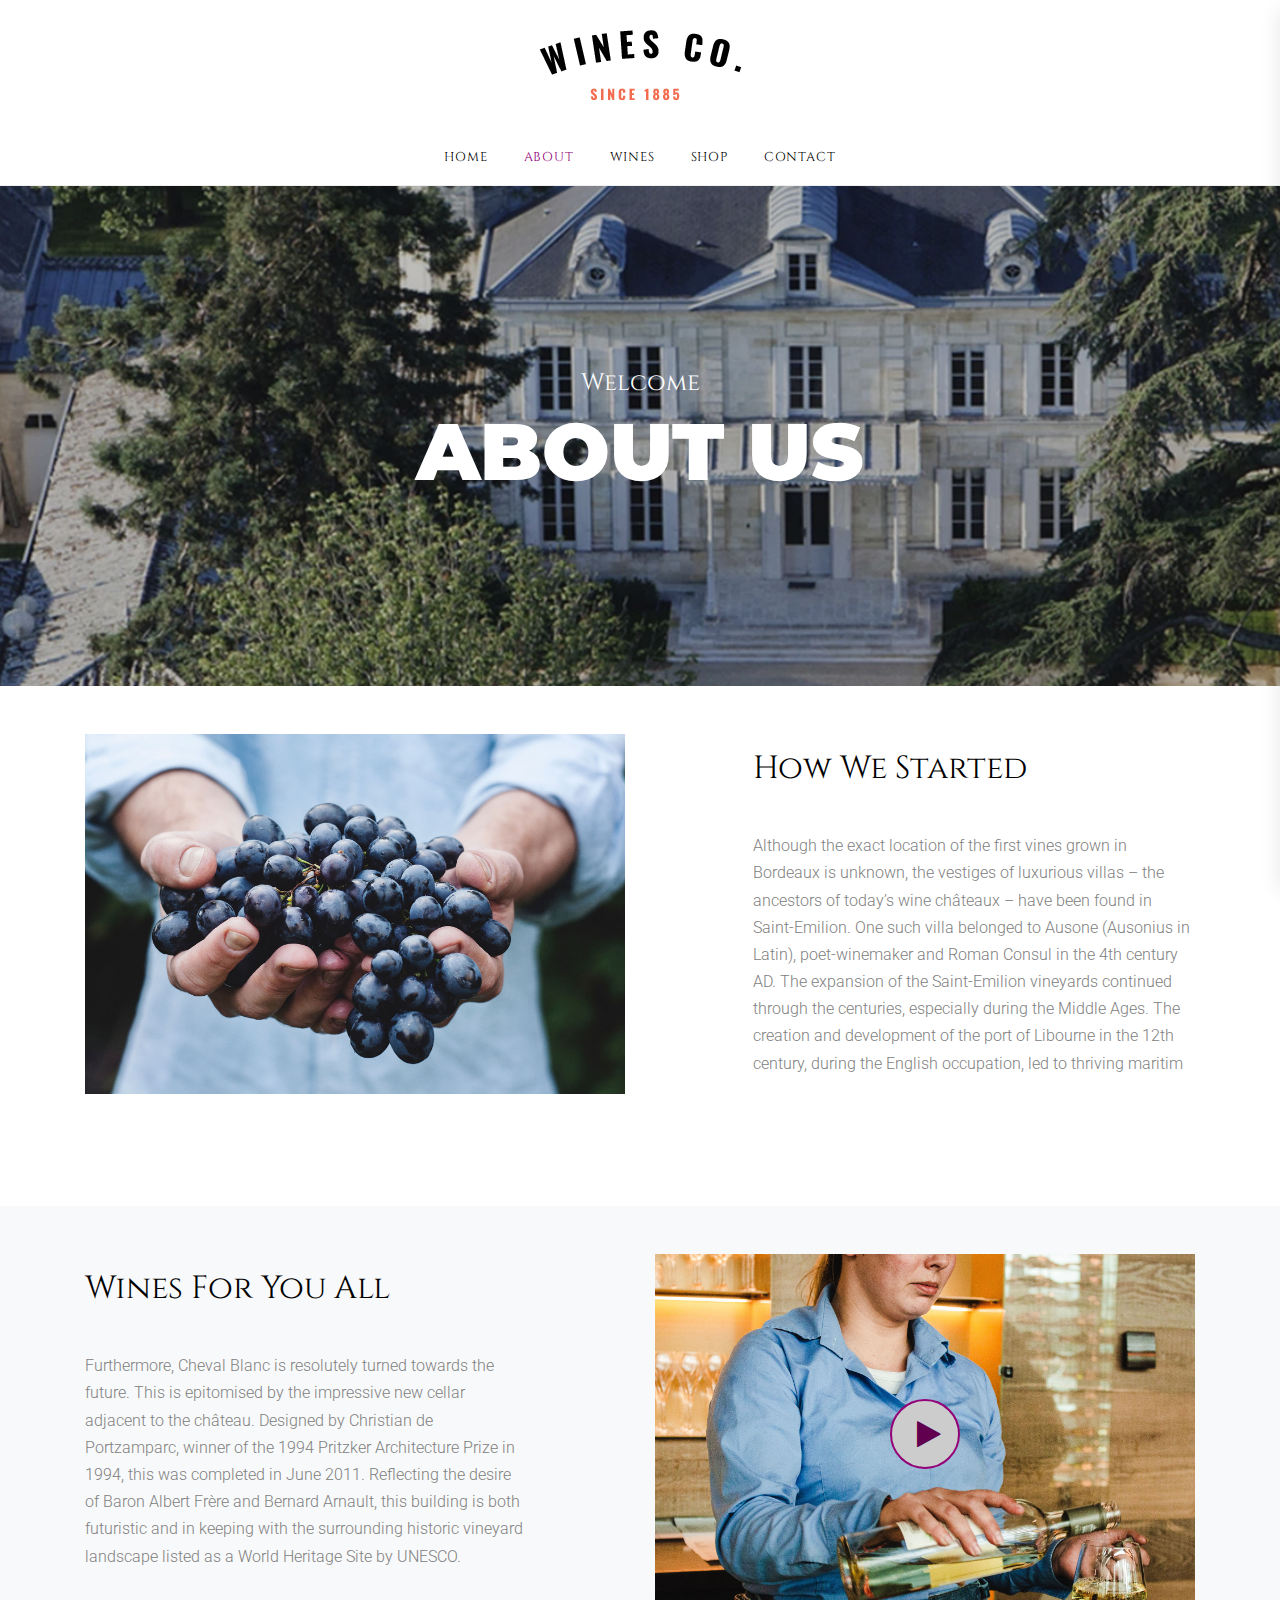
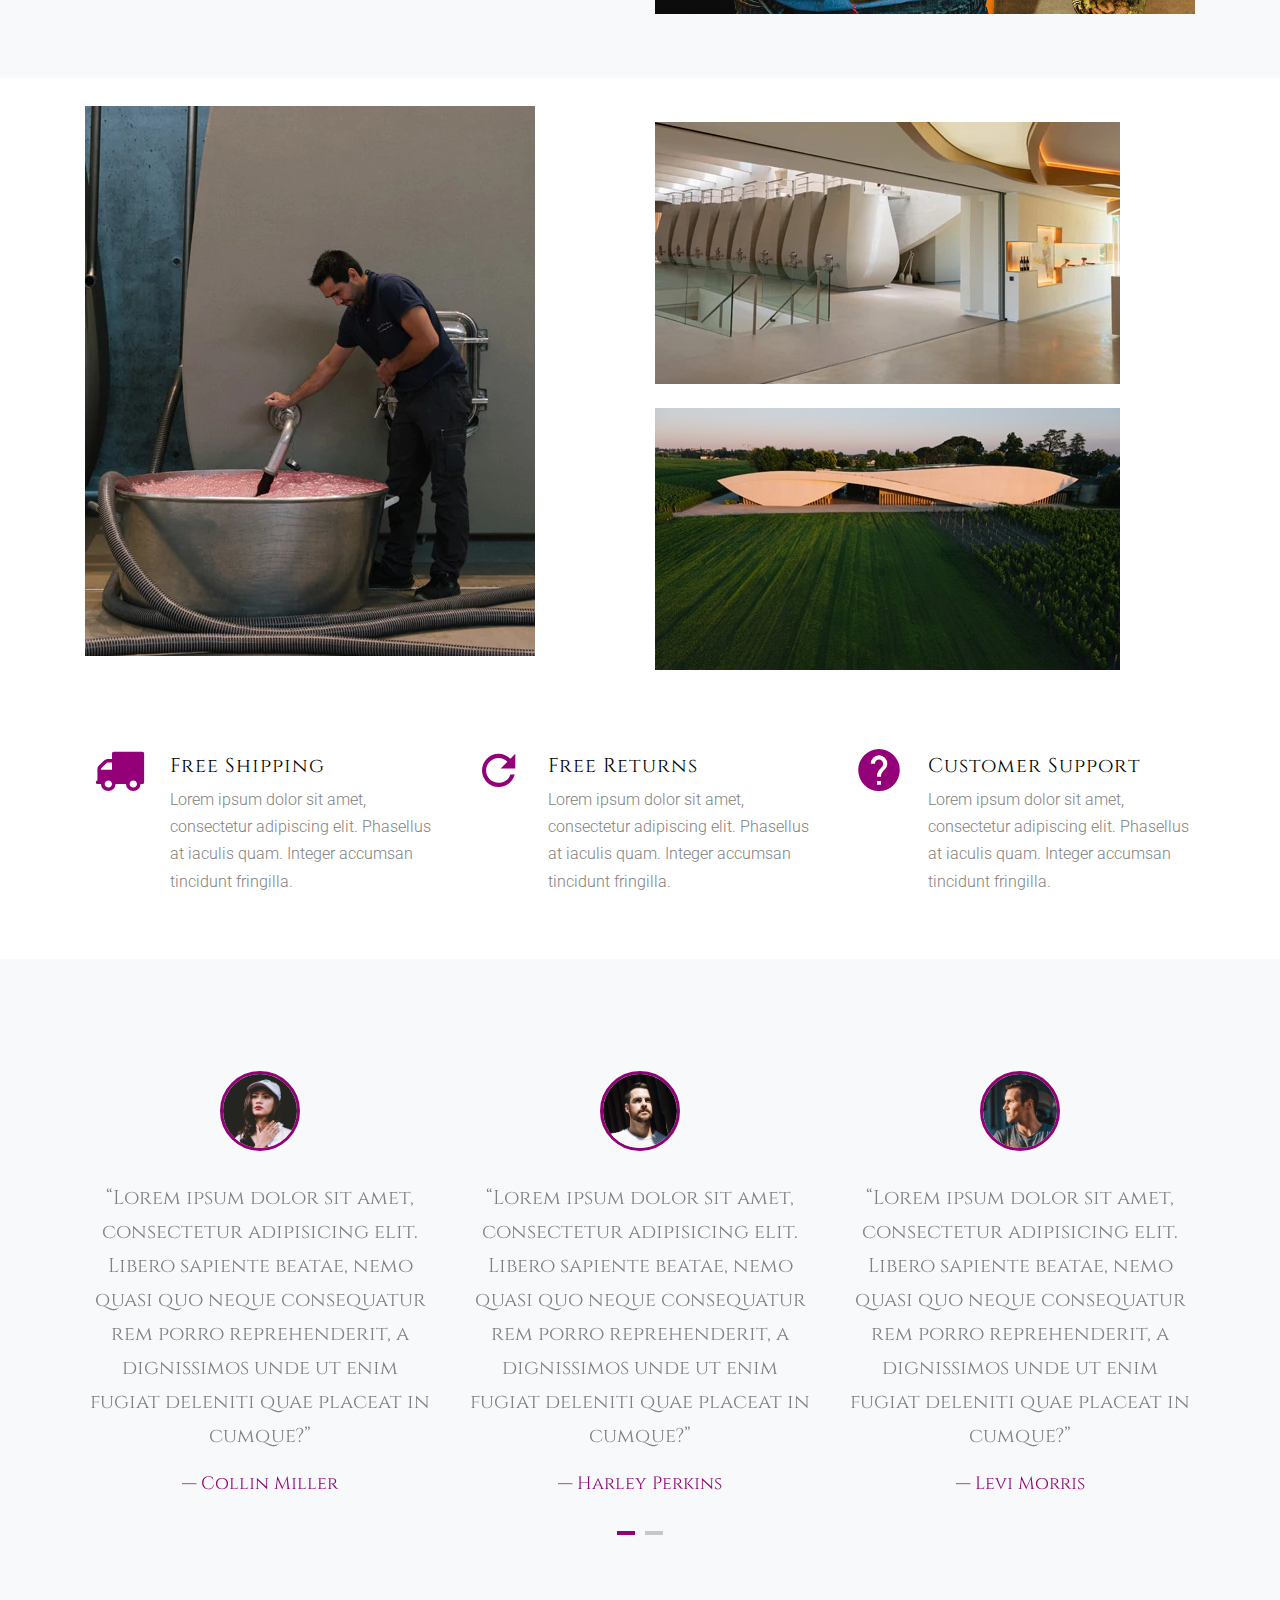
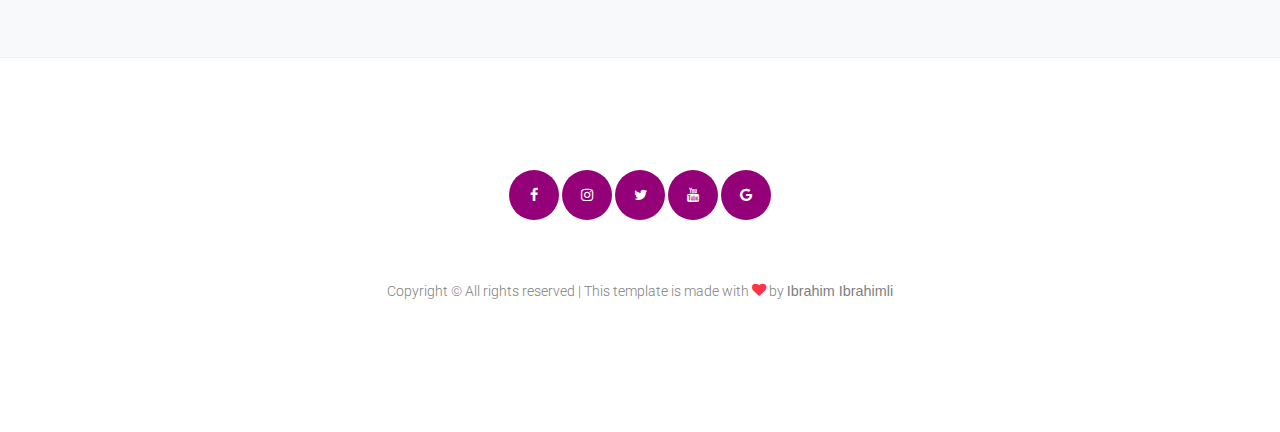
==== about.html @ 8484da3f "Wine-site-end-90%" ====
<!DOCTYPE html>
<html lang="en">

<head>
  <meta charset="utf-8">
  <meta name="viewport" content="width=device-width, initial-scale=1, shrink-to-fit=no">
  <meta http-equiv="x-ua-compatible" content="ie=edge">
  <title>Wine-Shop</title>

  <link rel="icon" href="images/site-logo.png" sizes="192x192">
  <link href="https://fonts.googleapis.com/css?family=Cinzel:400,700|Montserrat:400,700|Roboto&display=swap" rel="stylesheet">
  <link rel="stylesheet" href="fonts/icomoon/style.css">
  
  <!-- Font Awesome -->
  <link rel="stylesheet" href="https://use.fontawesome.com/releases/v5.8.2/css/all.css">
  <!-- Bootstrap core CSS -->
  <link rel="stylesheet" href="fonts/flaticon/font/flaticon.css">
  <link href="css/bootstrap.min.css" rel="stylesheet">
  <link rel="stylesheet" href="css/jquery.fancybox.min.css">
  <!-- Material Design Bootstrap -->
  <link href="css/mdb.min.css" rel="stylesheet">
  <link rel="stylesheet" href="libs/owlCarousel2/assets/owl.carousel.min.css">
  <link rel="stylesheet" href="libs/owlCarousel2/assets/owl.theme.default.css">
  <!-- Your custom styles (optional) -->
  <link href="css/style.css" rel="stylesheet">
  
 
</head>

<body>

  
<header>

    <nav id="p311-nav"  >

<div class="mobile-menu-close mt-3">
  <span class="icon-close2"></span>
</div>

        <ul class="mobile-nav-style">
                <li class="active" > <a href="index.html">Home</a></li>
                <li><a href="about.html">About</a></li>
                <li><a href="wines.html">Wines</a></li>
                <li><a href="shop.html">Shop</a></li>
                <li><a href="contact.html">Contact</a></li>
        </ul>
    </nav>


  <div class="header-top">
<div class="container">

  <div class="row align-items-center">
    <div class="col-12  text-center">
      <a href="index.html" class="logo-item">
        <img src="images/logo.png" alt="" class="img-fluid">
      </a>
     
     
      
    </div>
    <button class="burger-menu mx-auto d-inline-block d-lg-none navbar-toggler toggler-example " type="button" 
    data-toggle="collapse" data-target="#navbarSupportedContent1"
      aria-controls="navbarSupportedContent1" 
      aria-expanded="false" aria-label="Toggle navigation">
      <span class="dark-amber-text ">
          <!-- <i class="fa fa-times fa-1x"></i> -->
          <i class="fa fa-bars fa-1x"></i>
        </span>
    </button>
  </div>
</div>


<div class="site-navbar py-2 pl-0 d-none d-lg-block">
<div class="container">
<div class="d-flex align-items-center">

  <div class="mx-auto">
<nav class="navigation">
<ul class="menu-site">
  <li class="navigation-item"><a class="navigation-link" href="index.html">Home</a></li>
  <li class="navigation-item active" ><a class="navigation-link" href="about.html">About</a></li>
  <li class="navigation-item"><a class="navigation-link" href="shop.html">Wines</a></li>
  <li class="navigation-item"><a class="navigation-link" href="shop.html">Shop</a></li>
  <li class="navigation-item"><a class="navigation-link" href="contact.html">Contact</a></li>
</ul>

</nav>


</div>
</div>
</div>
</div>
</header>





<section class="about-section ">
  
<div class="hero-2  " style="background-image: url('images/histoire-about.jpg');">
  <div class="container">
  <div class="row justify-content-center text-center align-items-center">
    <div class="col-md-8">
        <span class="sub-title">Welcome</span>
        <h1>About Us</h1>

    </div>
  </div>
</div>
</div>


</section>

<section class="about-us-section py-5">
    <div class="container">
        <div class="row mb-5">
          <div class="col-md-6">
              <div class="block-p311">
                  <figure>
                      <img src="images/hero_1.jpg" alt="" class="img-fluid">
                  </figure>
              </div>
          </div>
         <div class="col-md-6">
             <div class="about-desc">
                 
               <h2 class="pt-3 mb-4">How We Started</h2>
               <p>Although the exact location of the first vines grown in Bordeaux is unknown, the vestiges of luxurious villas – the ancestors of today’s wine châteaux – have been found in Saint-Emilion. One such villa belonged to Ausone (Ausonius in Latin), poet-winemaker and Roman Consul in the 4th century AD. The expansion of the Saint-Emilion vineyards continued through the centuries, especially during the Middle Ages. The creation and development of the port of Libourne in the 12th century, during the English occupation, led to thriving maritim&nbsp;</p>
             
             </div>
         </div>

     </div>
    </div>
</section>
    <section class="about-us-section py-5 bg-light"  data-aos="fade">
    
<div class="container ">
        <div class="row ">
                
            <div class="col-md-6 ">
                <div class="about-desc-2">
                    <h2 class="pt-3 mb-4">Wines For You All</h2>
               <p>Furthermore, Cheval Blanc is resolutely turned towards the future. This is epitomised by the impressive new cellar adjacent to the château. Designed by Christian de Portzamparc, winner of the 1994 Pritzker Architecture Prize in 1994, this was completed in June 2011. Reflecting the desire of Baron Albert Frère and Bernard Arnault, this building is both futuristic and in keeping with the surrounding historic vineyard landscape listed as a World Heritage Site by UNESCO.</p>
              
                </div>
            </div>

            <div class="col-md-6">
                    <div class="block-p311">
                        <figure>
                            <img src="images/hero_2.jpg" alt="" class="img-fluid">
                            <a href="https://vimeo.com/channels/staffpicks/93951774" class="play-button popup-vimeo" data-fancybox> <span class="icon-play"></span></a>
                        </figure>
                    </div>
    
                </div>
           
        </div>
    </div>
</section>

<section class="section-about-img ">
  <div class="container">
    <div class="row mt-2">
      <div class="col-lg-6 ">
        <img src="images/about-img.jpg" alt="" class="img-fluid">
      </div>
      <div class="col-lg-6">
        <div class="row mt-3">
          <div class="col-12 col-md-12">
            <img src="images/about-img-1.jpg" alt="" class="img-fluid">
          </div>
        </div>
        <div class="row mt-4">
          <div class="col-12">
            <img src="images/about-img-2.jpg" alt="" class="img-fluid">
          </div>
        </div>
      </div>
    </div>
  </div>
</section>

<section class="section-services">
    <div class="container">
        <div class="row">
            <div class="col-lg-4 col-md-6 d-lg-flex mb-4 mb-lg-0 pl-4">
                <div class="icon mr-4 align-self-start">
                 <span class="icon-truck text-primary"></span>
                </div>
                <div class="services-text">
                    <h2>Free Shipping</h2>
                    <p>Lorem ipsum dolor sit amet, consectetur adipiscing elit. Phasellus at iaculis quam. Integer accumsan
                            tincidunt fringilla.</p>
                </div>

            </div>
            <div class="col-lg-4 col-md-6 d-lg-flex mb-4 mb-lg-0 pl-4">
                    <div class="icon mr-4 align-self-start">
                     <span class="icon-refresh2 "></span>
                    </div>
                    <div class="services-text">
                        <h2>Free Returns</h2>
                        <p>Lorem ipsum dolor sit amet, consectetur adipiscing elit. Phasellus at iaculis quam. Integer accumsan
                                tincidunt fringilla.</p>
                    </div>
    
                </div>
                <div class="col-lg-4 col-md-6 d-lg-flex mb-4 mb-lg-0 pl-4">
                        <div class="icon mr-4 align-self-start">
                         <span class="icon-help "></span>
                        </div>
                        <div class="services-text">
                            <h2>Customer Support</h2>
                            <p>Lorem ipsum dolor sit amet, consectetur adipiscing elit. Phasellus at iaculis quam. Integer accumsan
                                    tincidunt fringilla.</p>
                        </div>
        
                    </div>
        </div>
    </div>
</section>

<section class="comment-section bg-light">
  <div class="container">

<div class="owl-carousel owl-slide" id="myCarousel-comment">
    <blockquote class="comment-blog">
        <img src="images/person_1.jpg" alt="Image">
        <p>&ldquo;Lorem ipsum dolor sit amet, consectetur adipisicing elit. Libero sapiente beatae, nemo quasi quo neque consequatur rem porro reprehenderit, a dignissimos unde ut enim fugiat deleniti quae placeat in cumque?&rdquo;</p>
        <p class="small text-primary">&mdash; Collin Miller</p>
      </blockquote>
      <blockquote class="comment-blog">
        <img src="images/person_2.jpg" alt="Image">
        <p>&ldquo;Lorem ipsum dolor sit amet, consectetur adipisicing elit. Libero sapiente beatae, nemo quasi quo neque consequatur rem porro reprehenderit, a dignissimos unde ut enim fugiat deleniti quae placeat in cumque?&rdquo;</p>
        <p class="small text-primary">&mdash; Harley Perkins</p>
      </blockquote>
      <blockquote class="comment-blog">
        <img src="images/person_3.jpg" alt="Image">
        <p>&ldquo;Lorem ipsum dolor sit amet, consectetur adipisicing elit. Libero sapiente beatae, nemo quasi quo neque consequatur rem porro reprehenderit, a dignissimos unde ut enim fugiat deleniti quae placeat in cumque?&rdquo;</p>
        <p class="small text-primary">&mdash; Levi Morris</p>
      </blockquote>
      <blockquote class="comment-blog">
        <img src="images/person_2.jpg" alt="Image">
        <p>&ldquo;Lorem ipsum dolor sit amet, consectetur adipisicing elit. Libero sapiente beatae, nemo quasi quo neque consequatur rem porro reprehenderit, a dignissimos unde ut enim fugiat deleniti quae placeat in cumque?&rdquo;</p>
        <p class="small text-primary">&mdash; Allie Smith</p>
      </blockquote>
</div>

  </div>
</section>
<!-- Products section 2 -->


<footer class="site-footer">

<div class="container">
  <div class="row">
    <div class="col-12 text-center">
      <div class="social-items">
        <a href="#"><span class="icon-facebook"></span></a>
        <a href="#"><span class="icon-instagram"></span></a>
        <a href="#"><span class="icon-twitter"></span></a>
        <a href="#"><span class="icon-youtube"></span></a>
        <a href="#"><span class="icon-google"></span></a>
      </div>
    </div>
  </div>

  <div class="row">
    <div class="col-12">
      <div class="copywrite">
        <p> Copyright ©  All rights reserved | This template is made with <i class="icon-heart text-danger"></i> by <b>Ibrahim Ibrahimli</b> </p>
      </div>
    </div>
  </div>
</div>

</footer>

<button id="topBtn"><i class="fa fa-arrow-up"></i></button>

  <!-- SCRIPTS -->
  <!-- JQuery -->
  <script  src="js/jquery-3.4.1.min.js"></script>
  <script src="libs/owlCarousel2/owl.carousel.min.js"></script>
  <script src="js/aos.js"></script>
  <!-- Bootstrap tooltips -->
  <script type="text/javascript" src="js/popper.min.js"></script>
  <script src="js/jquery.fancybox.min.js"></script>
  <!-- Bootstrap core JavaScript -->
  <script type="text/javascript" src="js/bootstrap.min.js"></script>
  <!-- MDB core JavaScript -->
  <script type="text/javascript" src="js/mdb.min.js"></script>
  <script src="js/main.js"></script>
</body>

</html>
---- fonts/icomoon/style.css ----
@font-face {
  font-family: 'icomoon';
  src:  url('fonts/icomoon.eot?10si43');
  src:  url('fonts/icomoon.eot?10si43#iefix') format('embedded-opentype'),
    url('fonts/icomoon.ttf?10si43') format('truetype'),
    url('fonts/icomoon.woff?10si43') format('woff'),
    url('fonts/icomoon.svg?10si43#icomoon') format('svg');
  font-weight: normal;
  font-style: normal;
}

[class^="icon-"], [class*=" icon-"] {
  /* use !important to prevent issues with browser extensions that change fonts */
  font-family: 'icomoon' !important;
  speak: none;
  font-style: normal;
  font-weight: normal;
  font-variant: normal;
  text-transform: none;
  line-height: 1;

  /* Better Font Rendering =========== */
  -webkit-font-smoothing: antialiased;
  -moz-osx-font-smoothing: grayscale;
}

.icon-asterisk:before {
  content: "\f069";
}
.icon-plus:before {
  content: "\f067";
}
.icon-question:before {
  content: "\f128";
}
.icon-minus:before {
  content: "\f068";
}
.icon-glass:before {
  content: "\f000";
}
.icon-music:before {
  content: "\f001";
}
.icon-search:before {
  content: "\f002";
}
.icon-envelope-o:before {
  content: "\f003";
}
.icon-heart:before {
  content: "\f004";
}
.icon-star:before {
  content: "\f005";
}
.icon-star-o:before {
  content: "\f006";
}
.icon-user:before {
  content: "\f007";
}
.icon-film:before {
  content: "\f008";
}
.icon-th-large:before {
  content: "\f009";
}
.icon-th:before {
  content: "\f00a";
}
.icon-th-list:before {
  content: "\f00b";
}
.icon-check:before {
  content: "\f00c";
}
.icon-close:before {
  content: "\f00d";
}
.icon-remove:before {
  content: "\f00d";
}
.icon-times:before {
  content: "\f00d";
}
.icon-search-plus:before {
  content: "\f00e";
}
.icon-search-minus:before {
  content: "\f010";
}
.icon-power-off:before {
  content: "\f011";
}
.icon-signal:before {
  content: "\f012";
}
.icon-cog:before {
  content: "\f013";
}
.icon-gear:before {
  content: "\f013";
}
.icon-trash-o:before {
  content: "\f014";
}
.icon-home:before {
  content: "\f015";
}
.icon-file-o:before {
  content: "\f016";
}
.icon-clock-o:before {
  content: "\f017";
}
.icon-road:before {
  content: "\f018";
}
.icon-download:before {
  content: "\f019";
}
.icon-arrow-circle-o-down:before {
  content: "\f01a";
}
.icon-arrow-circle-o-up:before {
  content: "\f01b";
}
.icon-inbox:before {
  content: "\f01c";
}
.icon-play-circle-o:before {
  content: "\f01d";
}
.icon-repeat:before {
  content: "\f01e";
}
.icon-rotate-right:before {
  content: "\f01e";
}
.icon-refresh:before {
  content: "\f021";
}
.icon-list-alt:before {
  content: "\f022";
}
.icon-lock:before {
  content: "\f023";
}
.icon-flag:before {
  content: "\f024";
}
.icon-headphones:before {
  content: "\f025";
}
.icon-volume-off:before {
  content: "\f026";
}
.icon-volume-down:before {
  content: "\f027";
}
.icon-volume-up:before {
  content: "\f028";
}
.icon-qrcode:before {
  content: "\f029";
}
.icon-barcode:before {
  content: "\f02a";
}
.icon-tag:before {
  content: "\f02b";
}
.icon-tags:before {
  content: "\f02c";
}
.icon-book:before {
  content: "\f02d";
}
.icon-bookmark:before {
  content: "\f02e";
}
.icon-print:before {
  content: "\f02f";
}
.icon-camera:before {
  content: "\f030";
}
.icon-font:before {
  content: "\f031";
}
.icon-bold:before {
  content: "\f032";
}
.icon-italic:before {
  content: "\f033";
}
.icon-text-height:before {
  content: "\f034";
}
.icon-text-width:before {
  content: "\f035";
}
.icon-align-left:before {
  content: "\f036";
}
.icon-align-center:before {
  content: "\f037";
}
.icon-align-right:before {
  content: "\f038";
}
.icon-align-justify:before {
  content: "\f039";
}
.icon-list:before {
  content: "\f03a";
}
.icon-dedent:before {
  content: "\f03b";
}
.icon-outdent:before {
  content: "\f03b";
}
.icon-indent:before {
  content: "\f03c";
}
.icon-video-camera:before {
  content: "\f03d";
}
.icon-image:before {
  content: "\f03e";
}
.icon-photo:before {
  content: "\f03e";
}
.icon-picture-o:before {
  content: "\f03e";
}
.icon-pencil:before {
  content: "\f040";
}
.icon-map-marker:before {
  content: "\f041";
}
.icon-adjust:before {
  content: "\f042";
}
.icon-tint:before {
  content: "\f043";
}
.icon-edit:before {
  content: "\f044";
}
.icon-pencil-square-o:before {
  content: "\f044";
}
.icon-share-square-o:before {
  content: "\f045";
}
.icon-check-square-o:before {
  content: "\f046";
}
.icon-arrows:before {
  content: "\f047";
}
.icon-step-backward:before {
  content: "\f048";
}
.icon-fast-backward:before {
  content: "\f049";
}
.icon-backward:before {
  content: "\f04a";
}
.icon-play:before {
  content: "\f04b";
}
.icon-pause:before {
  content: "\f04c";
}
.icon-stop:before {
  content: "\f04d";
}
.icon-forward:before {
  content: "\f04e";
}
.icon-fast-forward:before {
  content: "\f050";
}
.icon-step-forward:before {
  content: "\f051";
}
.icon-eject:before {
  content: "\f052";
}
.icon-chevron-left:before {
  content: "\f053";
}
.icon-chevron-right:before {
  content: "\f054";
}
.icon-plus-circle:before {
  content: "\f055";
}
.icon-minus-circle:before {
  content: "\f056";
}
.icon-times-circle:before {
  content: "\f057";
}
.icon-check-circle:before {
  content: "\f058";
}
.icon-question-circle:before {
  content: "\f059";
}
.icon-info-circle:before {
  content: "\f05a";
}
.icon-crosshairs:before {
  content: "\f05b";
}
.icon-times-circle-o:before {
  content: "\f05c";
}
.icon-check-circle-o:before {
  content: "\f05d";
}
.icon-ban:before {
  content: "\f05e";
}
.icon-arrow-left:before {
  content: "\f060";
}
.icon-arrow-right:before {
  content: "\f061";
}
.icon-arrow-up:before {
  content: "\f062";
}
.icon-arrow-down:before {
  content: "\f063";
}
.icon-mail-forward:before {
  content: "\f064";
}
.icon-share:before {
  content: "\f064";
}
.icon-expand:before {
  content: "\f065";
}
.icon-compress:before {
  content: "\f066";
}
.icon-exclamation-circle:before {
  content: "\f06a";
}
.icon-gift:before {
  content: "\f06b";
}
.icon-leaf:before {
  content: "\f06c";
}
.icon-fire:before {
  content: "\f06d";
}
.icon-eye:before {
  content: "\f06e";
}
.icon-eye-slash:before {
  content: "\f070";
}
.icon-exclamation-triangle:before {
  content: "\f071";
}
.icon-warning:before {
  content: "\f071";
}
.icon-plane:before {
  content: "\f072";
}
.icon-calendar:before {
  content: "\f073";
}
.icon-random:before {
  content: "\f074";
}
.icon-comment:before {
  content: "\f075";
}
.icon-magnet:before {
  content: "\f076";
}
.icon-chevron-up:before {
  content: "\f077";
}
.icon-chevron-down:before {
  content: "\f078";
}
.icon-retweet:before {
  content: "\f079";
}
.icon-shopping-cart:before {
  content: "\f07a";
}
.icon-folder:before {
  content: "\f07b";
}
.icon-folder-open:before {
  content: "\f07c";
}
.icon-arrows-v:before {
  content: "\f07d";
}
.icon-arrows-h:before {
  content: "\f07e";
}
.icon-bar-chart:before {
  content: "\f080";
}
.icon-bar-chart-o:before {
  content: "\f080";
}
.icon-twitter-square:before {
  content: "\f081";
}
.icon-facebook-square:before {
  content: "\f082";
}
.icon-camera-retro:before {
  content: "\f083";
}
.icon-key:before {
  content: "\f084";
}
.icon-cogs:before {
  content: "\f085";
}
.icon-gears:before {
  content: "\f085";
}
.icon-comments:before {
  content: "\f086";
}
.icon-thumbs-o-up:before {
  content: "\f087";
}
.icon-thumbs-o-down:before {
  content: "\f088";
}
.icon-star-half:before {
  content: "\f089";
}
.icon-heart-o:before {
  content: "\f08a";
}
.icon-sign-out:before {
  content: "\f08b";
}
.icon-linkedin-square:before {
  content: "\f08c";
}
.icon-thumb-tack:before {
  content: "\f08d";
}
.icon-external-link:before {
  content: "\f08e";
}
.icon-sign-in:before {
  content: "\f090";
}
.icon-trophy:before {
  content: "\f091";
}
.icon-github-square:before {
  content: "\f092";
}
.icon-upload:before {
  content: "\f093";
}
.icon-lemon-o:before {
  content: "\f094";
}
.icon-phone:before {
  content: "\f095";
}
.icon-square-o:before {
  content: "\f096";
}
.icon-bookmark-o:before {
  content: "\f097";
}
.icon-phone-square:before {
  content: "\f098";
}
.icon-twitter:before {
  content: "\f099";
}
.icon-facebook:before {
  content: "\f09a";
}
.icon-facebook-f:before {
  content: "\f09a";
}
.icon-github:before {
  content: "\f09b";
}
.icon-unlock:before {
  content: "\f09c";
}
.icon-credit-card:before {
  content: "\f09d";
}
.icon-feed:before {
  content: "\f09e";
}
.icon-rss:before {
  content: "\f09e";
}
.icon-hdd-o:before {
  content: "\f0a0";
}
.icon-bullhorn:before {
  content: "\f0a1";
}
.icon-bell-o:before {
  content: "\f0a2";
}
.icon-certificate:before {
  content: "\f0a3";
}
.icon-hand-o-right:before {
  content: "\f0a4";
}
.icon-hand-o-left:before {
  content: "\f0a5";
}
.icon-hand-o-up:before {
  content: "\f0a6";
}
.icon-hand-o-down:before {
  content: "\f0a7";
}
.icon-arrow-circle-left:before {
  content: "\f0a8";
}
.icon-arrow-circle-right:before {
  content: "\f0a9";
}
.icon-arrow-circle-up:before {
  content: "\f0aa";
}
.icon-arrow-circle-down:before {
  content: "\f0ab";
}
.icon-globe:before {
  content: "\f0ac";
}
.icon-wrench:before {
  content: "\f0ad";
}
.icon-tasks:before {
  content: "\f0ae";
}
.icon-filter:before {
  content: "\f0b0";
}
.icon-briefcase:before {
  content: "\f0b1";
}
.icon-arrows-alt:before {
  content: "\f0b2";
}
.icon-group:before {
  content: "\f0c0";
}
.icon-users:before {
  content: "\f0c0";
}
.icon-chain:before {
  content: "\f0c1";
}
.icon-link:before {
  content: "\f0c1";
}
.icon-cloud:before {
  content: "\f0c2";
}
.icon-flask:before {
  content: "\f0c3";
}
.icon-cut:before {
  content: "\f0c4";
}
.icon-scissors:before {
  content: "\f0c4";
}
.icon-copy:before {
  content: "\f0c5";
}
.icon-files-o:before {
  content: "\f0c5";
}
.icon-paperclip:before {
  content: "\f0c6";
}
.icon-floppy-o:before {
  content: "\f0c7";
}
.icon-save:before {
  content: "\f0c7";
}
.icon-square:before {
  content: "\f0c8";
}
.icon-bars:before {
  content: "\f0c9";
}
.icon-navicon:before {
  content: "\f0c9";
}
.icon-reorder:before {
  content: "\f0c9";
}
.icon-list-ul:before {
  content: "\f0ca";
}
.icon-list-ol:before {
  content: "\f0cb";
}
.icon-strikethrough:before {
  content: "\f0cc";
}
.icon-underline:before {
  content: "\f0cd";
}
.icon-table:before {
  content: "\f0ce";
}
.icon-magic:before {
  content: "\f0d0";
}
.icon-truck:before {
  content: "\f0d1";
}
.icon-pinterest:before {
  content: "\f0d2";
}
.icon-pinterest-square:before {
  content: "\f0d3";
}
.icon-google-plus-square:before {
  content: "\f0d4";
}
.icon-google-plus:before {
  content: "\f0d5";
}
.icon-money:before {
  content: "\f0d6";
}
.icon-caret-down:before {
  content: "\f0d7";
}
.icon-caret-up:before {
  content: "\f0d8";
}
.icon-caret-left:before {
  content: "\f0d9";
}
.icon-caret-right:before {
  content: "\f0da";
}
.icon-columns:before {
  content: "\f0db";
}
.icon-sort:before {
  content: "\f0dc";
}
.icon-unsorted:before {
  content: "\f0dc";
}
.icon-sort-desc:before {
  content: "\f0dd";
}
.icon-sort-down:before {
  content: "\f0dd";
}
.icon-sort-asc:before {
  content: "\f0de";
}
.icon-sort-up:before {
  content: "\f0de";
}
.icon-envelope:before {
  content: "\f0e0";
}
.icon-linkedin:before {
  content: "\f0e1";
}
.icon-rotate-left:before {
  content: "\f0e2";
}
.icon-undo:before {
  content: "\f0e2";
}
.icon-gavel:before {
  content: "\f0e3";
}
.icon-legal:before {
  content: "\f0e3";
}
.icon-dashboard:before {
  content: "\f0e4";
}
.icon-tachometer:before {
  content: "\f0e4";
}
.icon-comment-o:before {
  content: "\f0e5";
}
.icon-comments-o:before {
  content: "\f0e6";
}
.icon-bolt:before {
  content: "\f0e7";
}
.icon-flash:before {
  content: "\f0e7";
}
.icon-sitemap:before {
  content: "\f0e8";
}
.icon-umbrella:before {
  content: "\f0e9";
}
.icon-clipboard:before {
  content: "\f0ea";
}
.icon-paste:before {
  content: "\f0ea";
}
.icon-lightbulb-o:before {
  content: "\f0eb";
}
.icon-exchange:before {
  content: "\f0ec";
}
.icon-cloud-download:before {
  content: "\f0ed";
}
.icon-cloud-upload:before {
  content: "\f0ee";
}
.icon-user-md:before {
  content: "\f0f0";
}
.icon-stethoscope:before {
  content: "\f0f1";
}
.icon-suitcase:before {
  content: "\f0f2";
}
.icon-bell:before {
  content: "\f0f3";
}
.icon-coffee:before {
  content: "\f0f4";
}
.icon-cutlery:before {
  content: "\f0f5";
}
.icon-file-text-o:before {
  content: "\f0f6";
}
.icon-building-o:before {
  content: "\f0f7";
}
.icon-hospital-o:before {
  content: "\f0f8";
}
.icon-ambulance:before {
  content: "\f0f9";
}
.icon-medkit:before {
  content: "\f0fa";
}
.icon-fighter-jet:before {
  content: "\f0fb";
}
.icon-beer:before {
  content: "\f0fc";
}
.icon-h-square:before {
  content: "\f0fd";
}
.icon-plus-square:before {
  content: "\f0fe";
}
.icon-angle-double-left:before {
  content: "\f100";
}
.icon-angle-double-right:before {
  content: "\f101";
}
.icon-angle-double-up:before {
  content: "\f102";
}
.icon-angle-double-down:before {
  content: "\f103";
}
.icon-angle-left:before {
  content: "\f104";
}
.icon-angle-right:before {
  content: "\f105";
}
.icon-angle-up:before {
  content: "\f106";
}
.icon-angle-down:before {
  content: "\f107";
}
.icon-desktop:before {
  content: "\f108";
}
.icon-laptop:before {
  content: "\f109";
}
.icon-tablet:before {
  content: "\f10a";
}
.icon-mobile:before {
  content: "\f10b";
}
.icon-mobile-phone:before {
  content: "\f10b";
}
.icon-circle-o:before {
  content: "\f10c";
}
.icon-quote-left:before {
  content: "\f10d";
}
.icon-quote-right:before {
  content: "\f10e";
}
.icon-spinner:before {
  content: "\f110";
}
.icon-circle:before {
  content: "\f111";
}
.icon-mail-reply:before {
  content: "\f112";
}
.icon-reply:before {
  content: "\f112";
}
.icon-github-alt:before {
  content: "\f113";
}
.icon-folder-o:before {
  content: "\f114";
}
.icon-folder-open-o:before {
  content: "\f115";
}
.icon-smile-o:before {
  content: "\f118";
}
.icon-frown-o:before {
  content: "\f119";
}
.icon-meh-o:before {
  content: "\f11a";
}
.icon-gamepad:before {
  content: "\f11b";
}
.icon-keyboard-o:before {
  content: "\f11c";
}
.icon-flag-o:before {
  content: "\f11d";
}
.icon-flag-checkered:before {
  content: "\f11e";
}
.icon-terminal:before {
  content: "\f120";
}
.icon-code:before {
  content: "\f121";
}
.icon-mail-reply-all:before {
  content: "\f122";
}
.icon-reply-all:before {
  content: "\f122";
}
.icon-star-half-empty:before {
  content: "\f123";
}
.icon-star-half-full:before {
  content: "\f123";
}
.icon-star-half-o:before {
  content: "\f123";
}
.icon-location-arrow:before {
  content: "\f124";
}
.icon-crop:before {
  content: "\f125";
}
.icon-code-fork:before {
  content: "\f126";
}
.icon-chain-broken:before {
  content: "\f127";
}
.icon-unlink:before {
  content: "\f127";
}
.icon-info:before {
  content: "\f129";
}
.icon-exclamation:before {
  content: "\f12a";
}
.icon-superscript:before {
  content: "\f12b";
}
.icon-subscript:before {
  content: "\f12c";
}
.icon-eraser:before {
  content: "\f12d";
}
.icon-puzzle-piece:before {
  content: "\f12e";
}
.icon-microphone:before {
  content: "\f130";
}
.icon-microphone-slash:before {
  content: "\f131";
}
.icon-shield:before {
  content: "\f132";
}
.icon-calendar-o:before {
  content: "\f133";
}
.icon-fire-extinguisher:before {
  content: "\f134";
}
.icon-rocket:before {
  content: "\f135";
}
.icon-maxcdn:before {
  content: "\f136";
}
.icon-chevron-circle-left:before {
  content: "\f137";
}
.icon-chevron-circle-right:before {
  content: "\f138";
}
.icon-chevron-circle-up:before {
  content: "\f139";
}
.icon-chevron-circle-down:before {
  content: "\f13a";
}
.icon-html5:before {
  content: "\f13b";
}
.icon-css3:before {
  content: "\f13c";
}
.icon-anchor:before {
  content: "\f13d";
}
.icon-unlock-alt:before {
  content: "\f13e";
}
.icon-bullseye:before {
  content: "\f140";
}
.icon-ellipsis-h:before {
  content: "\f141";
}
.icon-ellipsis-v:before {
  content: "\f142";
}
.icon-rss-square:before {
  content: "\f143";
}
.icon-play-circle:before {
  content: "\f144";
}
.icon-ticket:before {
  content: "\f145";
}
.icon-minus-square:before {
  content: "\f146";
}
.icon-minus-square-o:before {
  content: "\f147";
}
.icon-level-up:before {
  content: "\f148";
}
.icon-level-down:before {
  content: "\f149";
}
.icon-check-square:before {
  content: "\f14a";
}
.icon-pencil-square:before {
  content: "\f14b";
}
.icon-external-link-square:before {
  content: "\f14c";
}
.icon-share-square:before {
  content: "\f14d";
}
.icon-compass:before {
  content: "\f14e";
}
.icon-caret-square-o-down:before {
  content: "\f150";
}
.icon-toggle-down:before {
  content: "\f150";
}
.icon-caret-square-o-up:before {
  content: "\f151";
}
.icon-toggle-up:before {
  content: "\f151";
}
.icon-caret-square-o-right:before {
  content: "\f152";
}
.icon-toggle-right:before {
  content: "\f152";
}
.icon-eur:before {
  content: "\f153";
}
.icon-euro:before {
  content: "\f153";
}
.icon-gbp:before {
  content: "\f154";
}
.icon-dollar:before {
  content: "\f155";
}
.icon-usd:before {
  content: "\f155";
}
.icon-inr:before {
  content: "\f156";
}
.icon-rupee:before {
  content: "\f156";
}
.icon-cny:before {
  content: "\f157";
}
.icon-jpy:before {
  content: "\f157";
}
.icon-rmb:before {
  content: "\f157";
}
.icon-yen:before {
  content: "\f157";
}
.icon-rouble:before {
  content: "\f158";
}
.icon-rub:before {
  content: "\f158";
}
.icon-ruble:before {
  content: "\f158";
}
.icon-krw:before {
  content: "\f159";
}
.icon-won:before {
  content: "\f159";
}
.icon-bitcoin:before {
  content: "\f15a";
}
.icon-btc:before {
  content: "\f15a";
}
.icon-file:before {
  content: "\f15b";
}
.icon-file-text:before {
  content: "\f15c";
}
.icon-sort-alpha-asc:before {
  content: "\f15d";
}
.icon-sort-alpha-desc:before {
  content: "\f15e";
}
.icon-sort-amount-asc:before {
  content: "\f160";
}
.icon-sort-amount-desc:before {
  content: "\f161";
}
.icon-sort-numeric-asc:before {
  content: "\f162";
}
.icon-sort-numeric-desc:before {
  content: "\f163";
}
.icon-thumbs-up:before {
  content: "\f164";
}
.icon-thumbs-down:before {
  content: "\f165";
}
.icon-youtube-square:before {
  content: "\f166";
}
.icon-youtube:before {
  content: "\f167";
}
.icon-xing:before {
  content: "\f168";
}
.icon-xing-square:before {
  content: "\f169";
}
.icon-youtube-play:before {
  content: "\f16a";
}
.icon-dropbox:before {
  content: "\f16b";
}
.icon-stack-overflow:before {
  content: "\f16c";
}
.icon-instagram:before {
  content: "\f16d";
}
.icon-flickr:before {
  content: "\f16e";
}
.icon-adn:before {
  content: "\f170";
}
.icon-bitbucket:before {
  content: "\f171";
}
.icon-bitbucket-square:before {
  content: "\f172";
}
.icon-tumblr:before {
  content: "\f173";
}
.icon-tumblr-square:before {
  content: "\f174";
}
.icon-long-arrow-down:before {
  content: "\f175";
}
.icon-long-arrow-up:before {
  content: "\f176";
}
.icon-long-arrow-left:before {
  content: "\f177";
}
.icon-long-arrow-right:before {
  content: "\f178";
}
.icon-apple:before {
  content: "\f179";
}
.icon-windows:before {
  content: "\f17a";
}
.icon-android:before {
  content: "\f17b";
}
.icon-linux:before {
  content: "\f17c";
}
.icon-dribbble:before {
  content: "\f17d";
}
.icon-skype:before {
  content: "\f17e";
}
.icon-foursquare:before {
  content: "\f180";
}
.icon-trello:before {
  content: "\f181";
}
.icon-female:before {
  content: "\f182";
}
.icon-male:before {
  content: "\f183";
}
.icon-gittip:before {
  content: "\f184";
}
.icon-gratipay:before {
  content: "\f184";
}
.icon-sun-o:before {
  content: "\f185";
}
.icon-moon-o:before {
  content: "\f186";
}
.icon-archive:before {
  content: "\f187";
}
.icon-bug:before {
  content: "\f188";
}
.icon-vk:before {
  content: "\f189";
}
.icon-weibo:before {
  content: "\f18a";
}
.icon-renren:before {
  content: "\f18b";
}
.icon-pagelines:before {
  content: "\f18c";
}
.icon-stack-exchange:before {
  content: "\f18d";
}
.icon-arrow-circle-o-right:before {
  content: "\f18e";
}
.icon-arrow-circle-o-left:before {
  content: "\f190";
}
.icon-caret-square-o-left:before {
  content: "\f191";
}
.icon-toggle-left:before {
  content: "\f191";
}
.icon-dot-circle-o:before {
  content: "\f192";
}
.icon-wheelchair:before {
  content: "\f193";
}
.icon-vimeo-square:before {
  content: "\f194";
}
.icon-try:before {
  content: "\f195";
}
.icon-turkish-lira:before {
  content: "\f195";
}
.icon-plus-square-o:before {
  content: "\f196";
}
.icon-space-shuttle:before {
  content: "\f197";
}
.icon-slack:before {
  content: "\f198";
}
.icon-envelope-square:before {
  content: "\f199";
}
.icon-wordpress:before {
  content: "\f19a";
}
.icon-openid:before {
  content: "\f19b";
}
.icon-bank:before {
  content: "\f19c";
}
.icon-institution:before {
  content: "\f19c";
}
.icon-university:before {
  content: "\f19c";
}
.icon-graduation-cap:before {
  content: "\f19d";
}
.icon-mortar-board:before {
  content: "\f19d";
}
.icon-yahoo:before {
  content: "\f19e";
}
.icon-google:before {
  content: "\f1a0";
}
.icon-reddit:before {
  content: "\f1a1";
}
.icon-reddit-square:before {
  content: "\f1a2";
}
.icon-stumbleupon-circle:before {
  content: "\f1a3";
}
.icon-stumbleupon:before {
  content: "\f1a4";
}
.icon-delicious:before {
  content: "\f1a5";
}
.icon-digg:before {
  content: "\f1a6";
}
.icon-pied-piper-pp:before {
  content: "\f1a7";
}
.icon-pied-piper-alt:before {
  content: "\f1a8";
}
.icon-drupal:before {
  content: "\f1a9";
}
.icon-joomla:before {
  content: "\f1aa";
}
.icon-language:before {
  content: "\f1ab";
}
.icon-fax:before {
  content: "\f1ac";
}
.icon-building:before {
  content: "\f1ad";
}
.icon-child:before {
  content: "\f1ae";
}
.icon-paw:before {
  content: "\f1b0";
}
.icon-spoon:before {
  content: "\f1b1";
}
.icon-cube:before {
  content: "\f1b2";
}
.icon-cubes:before {
  content: "\f1b3";
}
.icon-behance:before {
  content: "\f1b4";
}
.icon-behance-square:before {
  content: "\f1b5";
}
.icon-steam:before {
  content: "\f1b6";
}
.icon-steam-square:before {
  content: "\f1b7";
}
.icon-recycle:before {
  content: "\f1b8";
}
.icon-automobile:before {
  content: "\f1b9";
}
.icon-car:before {
  content: "\f1b9";
}
.icon-cab:before {
  content: "\f1ba";
}
.icon-taxi:before {
  content: "\f1ba";
}
.icon-tree:before {
  content: "\f1bb";
}
.icon-spotify:before {
  content: "\f1bc";
}
.icon-deviantart:before {
  content: "\f1bd";
}
.icon-soundcloud:before {
  content: "\f1be";
}
.icon-database:before {
  content: "\f1c0";
}
.icon-file-pdf-o:before {
  content: "\f1c1";
}
.icon-file-word-o:before {
  content: "\f1c2";
}
.icon-file-excel-o:before {
  content: "\f1c3";
}
.icon-file-powerpoint-o:before {
  content: "\f1c4";
}
.icon-file-image-o:before {
  content: "\f1c5";
}
.icon-file-photo-o:before {
  content: "\f1c5";
}
.icon-file-picture-o:before {
  content: "\f1c5";
}
.icon-file-archive-o:before {
  content: "\f1c6";
}
.icon-file-zip-o:before {
  content: "\f1c6";
}
.icon-file-audio-o:before {
  content: "\f1c7";
}
.icon-file-sound-o:before {
  content: "\f1c7";
}
.icon-file-movie-o:before {
  content: "\f1c8";
}
.icon-file-video-o:before {
  content: "\f1c8";
}
.icon-file-code-o:before {
  content: "\f1c9";
}
.icon-vine:before {
  content: "\f1ca";
}
.icon-codepen:before {
  content: "\f1cb";
}
.icon-jsfiddle:before {
  content: "\f1cc";
}
.icon-life-bouy:before {
  content: "\f1cd";
}
.icon-life-buoy:before {
  content: "\f1cd";
}
.icon-life-ring:before {
  content: "\f1cd";
}
.icon-life-saver:before {
  content: "\f1cd";
}
.icon-support:before {
  content: "\f1cd";
}
.icon-circle-o-notch:before {
  content: "\f1ce";
}
.icon-ra:before {
  content: "\f1d0";
}
.icon-rebel:before {
  content: "\f1d0";
}
.icon-resistance:before {
  content: "\f1d0";
}
.icon-empire:before {
  content: "\f1d1";
}
.icon-ge:before {
  content: "\f1d1";
}
.icon-git-square:before {
  content: "\f1d2";
}
.icon-git:before {
  content: "\f1d3";
}
.icon-hacker-news:before {
  content: "\f1d4";
}
.icon-y-combinator-square:before {
  content: "\f1d4";
}
.icon-yc-square:before {
  content: "\f1d4";
}
.icon-tencent-weibo:before {
  content: "\f1d5";
}
.icon-qq:before {
  content: "\f1d6";
}
.icon-wechat:before {
  content: "\f1d7";
}
.icon-weixin:before {
  content: "\f1d7";
}
.icon-paper-plane:before {
  content: "\f1d8";
}
.icon-send:before {
  content: "\f1d8";
}
.icon-paper-plane-o:before {
  content: "\f1d9";
}
.icon-send-o:before {
  content: "\f1d9";
}
.icon-history:before {
  content: "\f1da";
}
.icon-circle-thin:before {
  content: "\f1db";
}
.icon-header:before {
  content: "\f1dc";
}
.icon-paragraph:before {
  content: "\f1dd";
}
.icon-sliders:before {
  content: "\f1de";
}
.icon-share-alt:before {
  content: "\f1e0";
}
.icon-share-alt-square:before {
  content: "\f1e1";
}
.icon-bomb:before {
  content: "\f1e2";
}
.icon-futbol-o:before {
  content: "\f1e3";
}
.icon-soccer-ball-o:before {
  content: "\f1e3";
}
.icon-tty:before {
  content: "\f1e4";
}
.icon-binoculars:before {
  content: "\f1e5";
}
.icon-plug:before {
  content: "\f1e6";
}
.icon-slideshare:before {
  content: "\f1e7";
}
.icon-twitch:before {
  content: "\f1e8";
}
.icon-yelp:before {
  content: "\f1e9";
}
.icon-newspaper-o:before {
  content: "\f1ea";
}
.icon-wifi:before {
  content: "\f1eb";
}
.icon-calculator:before {
  content: "\f1ec";
}
.icon-paypal:before {
  content: "\f1ed";
}
.icon-google-wallet:before {
  content: "\f1ee";
}
.icon-cc-visa:before {
  content: "\f1f0";
}
.icon-cc-mastercard:before {
  content: "\f1f1";
}
.icon-cc-discover:before {
  content: "\f1f2";
}
.icon-cc-amex:before {
  content: "\f1f3";
}
.icon-cc-paypal:before {
  content: "\f1f4";
}
.icon-cc-stripe:before {
  content: "\f1f5";
}
.icon-bell-slash:before {
  content: "\f1f6";
}
.icon-bell-slash-o:before {
  content: "\f1f7";
}
.icon-trash:before {
  content: "\f1f8";
}
.icon-copyright:before {
  content: "\f1f9";
}
.icon-at:before {
  content: "\f1fa";
}
.icon-eyedropper:before {
  content: "\f1fb";
}
.icon-paint-brush:before {
  content: "\f1fc";
}
.icon-birthday-cake:before {
  content: "\f1fd";
}
.icon-area-chart:before {
  content: "\f1fe";
}
.icon-pie-chart:before {
  content: "\f200";
}
.icon-line-chart:before {
  content: "\f201";
}
.icon-lastfm:before {
  content: "\f202";
}
.icon-lastfm-square:before {
  content: "\f203";
}
.icon-toggle-off:before {
  content: "\f204";
}
.icon-toggle-on:before {
  content: "\f205";
}
.icon-bicycle:before {
  content: "\f206";
}
.icon-bus:before {
  content: "\f207";
}
.icon-ioxhost:before {
  content: "\f208";
}
.icon-angellist:before {
  content: "\f209";
}
.icon-cc:before {
  content: "\f20a";
}
.icon-ils:before {
  content: "\f20b";
}
.icon-shekel:before {
  content: "\f20b";
}
.icon-sheqel:before {
  content: "\f20b";
}
.icon-meanpath:before {
  content: "\f20c";
}
.icon-buysellads:before {
  content: "\f20d";
}
.icon-connectdevelop:before {
  content: "\f20e";
}
.icon-dashcube:before {
  content: "\f210";
}
.icon-forumbee:before {
  content: "\f211";
}
.icon-leanpub:before {
  content: "\f212";
}
.icon-sellsy:before {
  content: "\f213";
}
.icon-shirtsinbulk:before {
  content: "\f214";
}
.icon-simplybuilt:before {
  content: "\f215";
}
.icon-skyatlas:before {
  content: "\f216";
}
.icon-cart-plus:before {
  content: "\f217";
}
.icon-cart-arrow-down:before {
  content: "\f218";
}
.icon-diamond:before {
  content: "\f219";
}
.icon-ship:before {
  content: "\f21a";
}
.icon-user-secret:before {
  content: "\f21b";
}
.icon-motorcycle:before {
  content: "\f21c";
}
.icon-street-view:before {
  content: "\f21d";
}
.icon-heartbeat:before {
  content: "\f21e";
}
.icon-venus:before {
  content: "\f221";
}
.icon-mars:before {
  content: "\f222";
}
.icon-mercury:before {
  content: "\f223";
}
.icon-intersex:before {
  content: "\f224";
}
.icon-transgender:before {
  content: "\f224";
}
.icon-transgender-alt:before {
  content: "\f225";
}
.icon-venus-double:before {
  content: "\f226";
}
.icon-mars-double:before {
  content: "\f227";
}
.icon-venus-mars:before {
  content: "\f228";
}
.icon-mars-stroke:before {
  content: "\f229";
}
.icon-mars-stroke-v:before {
  content: "\f22a";
}
.icon-mars-stroke-h:before {
  content: "\f22b";
}
.icon-neuter:before {
  content: "\f22c";
}
.icon-genderless:before {
  content: "\f22d";
}
.icon-facebook-official:before {
  content: "\f230";
}
.icon-pinterest-p:before {
  content: "\f231";
}
.icon-whatsapp:before {
  content: "\f232";
}
.icon-server:before {
  content: "\f233";
}
.icon-user-plus:before {
  content: "\f234";
}
.icon-user-times:before {
  content: "\f235";
}
.icon-bed:before {
  content: "\f236";
}
.icon-hotel:before {
  content: "\f236";
}
.icon-viacoin:before {
  content: "\f237";
}
.icon-train:before {
  content: "\f238";
}
.icon-subway:before {
  content: "\f239";
}
.icon-medium:before {
  content: "\f23a";
}
.icon-y-combinator:before {
  content: "\f23b";
}
.icon-yc:before {
  content: "\f23b";
}
.icon-optin-monster:before {
  content: "\f23c";
}
.icon-opencart:before {
  content: "\f23d";
}
.icon-expeditedssl:before {
  content: "\f23e";
}
.icon-battery:before {
  content: "\f240";
}
.icon-battery-4:before {
  content: "\f240";
}
.icon-battery-full:before {
  content: "\f240";
}
.icon-battery-3:before {
  content: "\f241";
}
.icon-battery-three-quarters:before {
  content: "\f241";
}
.icon-battery-2:before {
  content: "\f242";
}
.icon-battery-half:before {
  content: "\f242";
}
.icon-battery-1:before {
  content: "\f243";
}
.icon-battery-quarter:before {
  content: "\f243";
}
.icon-battery-0:before {
  content: "\f244";
}
.icon-battery-empty:before {
  content: "\f244";
}
.icon-mouse-pointer:before {
  content: "\f245";
}
.icon-i-cursor:before {
  content: "\f246";
}
.icon-object-group:before {
  content: "\f247";
}
.icon-object-ungroup:before {
  content: "\f248";
}
.icon-sticky-note:before {
  content: "\f249";
}
.icon-sticky-note-o:before {
  content: "\f24a";
}
.icon-cc-jcb:before {
  content: "\f24b";
}
.icon-cc-diners-club:before {
  content: "\f24c";
}
.icon-clone:before {
  content: "\f24d";
}
.icon-balance-scale:before {
  content: "\f24e";
}
.icon-hourglass-o:before {
  content: "\f250";
}
.icon-hourglass-1:before {
  content: "\f251";
}
.icon-hourglass-start:before {
  content: "\f251";
}
.icon-hourglass-2:before {
  content: "\f252";
}
.icon-hourglass-half:before {
  content: "\f252";
}
.icon-hourglass-3:before {
  content: "\f253";
}
.icon-hourglass-end:before {
  content: "\f253";
}
.icon-hourglass:before {
  content: "\f254";
}
.icon-hand-grab-o:before {
  content: "\f255";
}
.icon-hand-rock-o:before {
  content: "\f255";
}
.icon-hand-paper-o:before {
  content: "\f256";
}
.icon-hand-stop-o:before {
  content: "\f256";
}
.icon-hand-scissors-o:before {
  content: "\f257";
}
.icon-hand-lizard-o:before {
  content: "\f258";
}
.icon-hand-spock-o:before {
  content: "\f259";
}
.icon-hand-pointer-o:before {
  content: "\f25a";
}
.icon-hand-peace-o:before {
  content: "\f25b";
}
.icon-trademark:before {
  content: "\f25c";
}
.icon-registered:before {
  content: "\f25d";
}
.icon-creative-commons:before {
  content: "\f25e";
}
.icon-gg:before {
  content: "\f260";
}
.icon-gg-circle:before {
  content: "\f261";
}
.icon-tripadvisor:before {
  content: "\f262";
}
.icon-odnoklassniki:before {
  content: "\f263";
}
.icon-odnoklassniki-square:before {
  content: "\f264";
}
.icon-get-pocket:before {
  content: "\f265";
}
.icon-wikipedia-w:before {
  content: "\f266";
}
.icon-safari:before {
  content: "\f267";
}
.icon-chrome:before {
  content: "\f268";
}
.icon-firefox:before {
  content: "\f269";
}
.icon-opera:before {
  content: "\f26a";
}
.icon-internet-explorer:before {
  content: "\f26b";
}
.icon-television:before {
  content: "\f26c";
}
.icon-tv:before {
  content: "\f26c";
}
.icon-contao:before {
  content: "\f26d";
}
.icon-500px:before {
  content: "\f26e";
}
.icon-amazon:before {
  content: "\f270";
}
.icon-calendar-plus-o:before {
  content: "\f271";
}
.icon-calendar-minus-o:before {
  content: "\f272";
}
.icon-calendar-times-o:before {
  content: "\f273";
}
.icon-calendar-check-o:before {
  content: "\f274";
}
.icon-industry:before {
  content: "\f275";
}
.icon-map-pin:before {
  content: "\f276";
}
.icon-map-signs:before {
  content: "\f277";
}
.icon-map-o:before {
  content: "\f278";
}
.icon-map:before {
  content: "\f279";
}
.icon-commenting:before {
  content: "\f27a";
}
.icon-commenting-o:before {
  content: "\f27b";
}
.icon-houzz:before {
  content: "\f27c";
}
.icon-vimeo:before {
  content: "\f27d";
}
.icon-black-tie:before {
  content: "\f27e";
}
.icon-fonticons:before {
  content: "\f280";
}
.icon-reddit-alien:before {
  content: "\f281";
}
.icon-edge:before {
  content: "\f282";
}
.icon-credit-card-alt:before {
  content: "\f283";
}
.icon-codiepie:before {
  content: "\f284";
}
.icon-modx:before {
  content: "\f285";
}
.icon-fort-awesome:before {
  content: "\f286";
}
.icon-usb:before {
  content: "\f287";
}
.icon-product-hunt:before {
  content: "\f288";
}
.icon-mixcloud:before {
  content: "\f289";
}
.icon-scribd:before {
  content: "\f28a";
}
.icon-pause-circle:before {
  content: "\f28b";
}
.icon-pause-circle-o:before {
  content: "\f28c";
}
.icon-stop-circle:before {
  content: "\f28d";
}
.icon-stop-circle-o:before {
  content: "\f28e";
}
.icon-shopping-bag:before {
  content: "\f290";
}
.icon-shopping-basket:before {
  content: "\f291";
}
.icon-hashtag:before {
  content: "\f292";
}
.icon-bluetooth:before {
  content: "\f293";
}
.icon-bluetooth-b:before {
  content: "\f294";
}
.icon-percent:before {
  content: "\f295";
}
.icon-gitlab:before {
  content: "\f296";
}
.icon-wpbeginner:before {
  content: "\f297";
}
.icon-wpforms:before {
  content: "\f298";
}
.icon-envira:before {
  content: "\f299";
}
.icon-universal-access:before {
  content: "\f29a";
}
.icon-wheelchair-alt:before {
  content: "\f29b";
}
.icon-question-circle-o:before {
  content: "\f29c";
}
.icon-blind:before {
  content: "\f29d";
}
.icon-audio-description:before {
  content: "\f29e";
}
.icon-volume-control-phone:before {
  content: "\f2a0";
}
.icon-braille:before {
  content: "\f2a1";
}
.icon-assistive-listening-systems:before {
  content: "\f2a2";
}
.icon-american-sign-language-interpreting:before {
  content: "\f2a3";
}
.icon-asl-interpreting:before {
  content: "\f2a3";
}
.icon-deaf:before {
  content: "\f2a4";
}
.icon-deafness:before {
  content: "\f2a4";
}
.icon-hard-of-hearing:before {
  content: "\f2a4";
}
.icon-glide:before {
  content: "\f2a5";
}
.icon-glide-g:before {
  content: "\f2a6";
}
.icon-sign-language:before {
  content: "\f2a7";
}
.icon-signing:before {
  content: "\f2a7";
}
.icon-low-vision:before {
  content: "\f2a8";
}
.icon-viadeo:before {
  content: "\f2a9";
}
.icon-viadeo-square:before {
  content: "\f2aa";
}
.icon-snapchat:before {
  content: "\f2ab";
}
.icon-snapchat-ghost:before {
  content: "\f2ac";
}
.icon-snapchat-square:before {
  content: "\f2ad";
}
.icon-pied-piper:before {
  content: "\f2ae";
}
.icon-first-order:before {
  content: "\f2b0";
}
.icon-yoast:before {
  content: "\f2b1";
}
.icon-themeisle:before {
  content: "\f2b2";
}
.icon-google-plus-circle:before {
  content: "\f2b3";
}
.icon-google-plus-official:before {
  content: "\f2b3";
}
.icon-fa:before {
  content: "\f2b4";
}
.icon-font-awesome:before {
  content: "\f2b4";
}
.icon-handshake-o:before {
  content: "\f2b5";
}
.icon-envelope-open:before {
  content: "\f2b6";
}
.icon-envelope-open-o:before {
  content: "\f2b7";
}
.icon-linode:before {
  content: "\f2b8";
}
.icon-address-book:before {
  content: "\f2b9";
}
.icon-address-book-o:before {
  content: "\f2ba";
}
.icon-address-card:before {
  content: "\f2bb";
}
.icon-vcard:before {
  content: "\f2bb";
}
.icon-address-card-o:before {
  content: "\f2bc";
}
.icon-vcard-o:before {
  content: "\f2bc";
}
.icon-user-circle:before {
  content: "\f2bd";
}
.icon-user-circle-o:before {
  content: "\f2be";
}
.icon-user-o:before {
  content: "\f2c0";
}
.icon-id-badge:before {
  content: "\f2c1";
}
.icon-drivers-license:before {
  content: "\f2c2";
}
.icon-id-card:before {
  content: "\f2c2";
}
.icon-drivers-license-o:before {
  content: "\f2c3";
}
.icon-id-card-o:before {
  content: "\f2c3";
}
.icon-quora:before {
  content: "\f2c4";
}
.icon-free-code-camp:before {
  content: "\f2c5";
}
.icon-telegram:before {
  content: "\f2c6";
}
.icon-thermometer:before {
  content: "\f2c7";
}
.icon-thermometer-4:before {
  content: "\f2c7";
}
.icon-thermometer-full:before {
  content: "\f2c7";
}
.icon-thermometer-3:before {
  content: "\f2c8";
}
.icon-thermometer-three-quarters:before {
  content: "\f2c8";
}
.icon-thermometer-2:before {
  content: "\f2c9";
}
.icon-thermometer-half:before {
  content: "\f2c9";
}
.icon-thermometer-1:before {
  content: "\f2ca";
}
.icon-thermometer-quarter:before {
  content: "\f2ca";
}
.icon-thermometer-0:before {
  content: "\f2cb";
}
.icon-thermometer-empty:before {
  content: "\f2cb";
}
.icon-shower:before {
  content: "\f2cc";
}
.icon-bath:before {
  content: "\f2cd";
}
.icon-bathtub:before {
  content: "\f2cd";
}
.icon-s15:before {
  content: "\f2cd";
}
.icon-podcast:before {
  content: "\f2ce";
}
.icon-window-maximize:before {
  content: "\f2d0";
}
.icon-window-minimize:before {
  content: "\f2d1";
}
.icon-window-restore:before {
  content: "\f2d2";
}
.icon-times-rectangle:before {
  content: "\f2d3";
}
.icon-window-close:before {
  content: "\f2d3";
}
.icon-times-rectangle-o:before {
  content: "\f2d4";
}
.icon-window-close-o:before {
  content: "\f2d4";
}
.icon-bandcamp:before {
  content: "\f2d5";
}
.icon-grav:before {
  content: "\f2d6";
}
.icon-etsy:before {
  content: "\f2d7";
}
.icon-imdb:before {
  content: "\f2d8";
}
.icon-ravelry:before {
  content: "\f2d9";
}
.icon-eercast:before {
  content: "\f2da";
}
.icon-microchip:before {
  content: "\f2db";
}
.icon-snowflake-o:before {
  content: "\f2dc";
}
.icon-superpowers:before {
  content: "\f2dd";
}
.icon-wpexplorer:before {
  content: "\f2de";
}
.icon-meetup:before {
  content: "\f2e0";
}
.icon-3d_rotation:before {
  content: "\e84d";
}
.icon-ac_unit:before {
  content: "\eb3b";
}
.icon-alarm:before {
  content: "\e855";
}
.icon-access_alarms:before {
  content: "\e191";
}
.icon-schedule:before {
  content: "\e8b5";
}
.icon-accessibility:before {
  content: "\e84e";
}
.icon-accessible:before {
  content: "\e914";
}
.icon-account_balance:before {
  content: "\e84f";
}
.icon-account_balance_wallet:before {
  content: "\e850";
}
.icon-account_box:before {
  content: "\e851";
}
.icon-account_circle:before {
  content: "\e853";
}
.icon-adb:before {
  content: "\e60e";
}
.icon-add:before {
  content: "\e145";
}
.icon-add_a_photo:before {
  content: "\e439";
}
.icon-alarm_add:before {
  content: "\e856";
}
.icon-add_alert:before {
  content: "\e003";
}
.icon-add_box:before {
  content: "\e146";
}
.icon-add_circle:before {
  content: "\e147";
}
.icon-control_point:before {
  content: "\e3ba";
}
.icon-add_location:before {
  content: "\e567";
}
.icon-add_shopping_cart:before {
  content: "\e854";
}
.icon-queue:before {
  content: "\e03c";
}
.icon-add_to_queue:before {
  content: "\e05c";
}
.icon-adjust2:before {
  content: "\e39e";
}
.icon-airline_seat_flat:before {
  content: "\e630";
}
.icon-airline_seat_flat_angled:before {
  content: "\e631";
}
.icon-airline_seat_individual_suite:before {
  content: "\e632";
}
.icon-airline_seat_legroom_extra:before {
  content: "\e633";
}
.icon-airline_seat_legroom_normal:before {
  content: "\e634";
}
.icon-airline_seat_legroom_reduced:before {
  content: "\e635";
}
.icon-airline_seat_recline_extra:before {
  content: "\e636";
}
.icon-airline_seat_recline_normal:before {
  content: "\e637";
}
.icon-flight:before {
  content: "\e539";
}
.icon-airplanemode_inactive:before {
  content: "\e194";
}
.icon-airplay:before {
  content: "\e055";
}
.icon-airport_shuttle:before {
  content: "\eb3c";
}
.icon-alarm_off:before {
  content: "\e857";
}
.icon-alarm_on:before {
  content: "\e858";
}
.icon-album:before {
  content: "\e019";
}
.icon-all_inclusive:before {
  content: "\eb3d";
}
.icon-all_out:before {
  content: "\e90b";
}
.icon-android2:before {
  content: "\e859";
}
.icon-announcement:before {
  content: "\e85a";
}
.icon-apps:before {
  content: "\e5c3";
}
.icon-archive2:before {
  content: "\e149";
}
.icon-arrow_back:before {
  content: "\e5c4";
}
.icon-arrow_downward:before {
  content: "\e5db";
}
.icon-arrow_drop_down:before {
  content: "\e5c5";
}
.icon-arrow_drop_down_circle:before {
  content: "\e5c6";
}
.icon-arrow_drop_up:before {
  content: "\e5c7";
}
.icon-arrow_forward:before {
  content: "\e5c8";
}
.icon-arrow_upward:before {
  content: "\e5d8";
}
.icon-art_track:before {
  content: "\e060";
}
.icon-aspect_ratio:before {
  content: "\e85b";
}
.icon-poll:before {
  content: "\e801";
}
.icon-assignment:before {
  content: "\e85d";
}
.icon-assignment_ind:before {
  content: "\e85e";
}
.icon-assignment_late:before {
  content: "\e85f";
}
.icon-assignment_return:before {
  content: "\e860";
}
.icon-assignment_returned:before {
  content: "\e861";
}
.icon-assignment_turned_in:before {
  content: "\e862";
}
.icon-assistant:before {
  content: "\e39f";
}
.icon-flag2:before {
  content: "\e153";
}
.icon-attach_file:before {
  content: "\e226";
}
.icon-attach_money:before {
  content: "\e227";
}
.icon-attachment:before {
  content: "\e2bc";
}
.icon-audiotrack:before {
  content: "\e3a1";
}
.icon-autorenew:before {
  content: "\e863";
}
.icon-av_timer:before {
  content: "\e01b";
}
.icon-backspace:before {
  content: "\e14a";
}
.icon-cloud_upload:before {
  content: "\e2c3";
}
.icon-battery_alert:before {
  content: "\e19c";
}
.icon-battery_charging_full:before {
  content: "\e1a3";
}
.icon-battery_std:before {
  content: "\e1a5";
}
.icon-battery_unknown:before {
  content: "\e1a6";
}
.icon-beach_access:before {
  content: "\eb3e";
}
.icon-beenhere:before {
  content: "\e52d";
}
.icon-block:before {
  content: "\e14b";
}
.icon-bluetooth2:before {
  content: "\e1a7";
}
.icon-bluetooth_searching:before {
  content: "\e1aa";
}
.icon-bluetooth_connected:before {
  content: "\e1a8";
}
.icon-bluetooth_disabled:before {
  content: "\e1a9";
}
.icon-blur_circular:before {
  content: "\e3a2";
}
.icon-blur_linear:before {
  content: "\e3a3";
}
.icon-blur_off:before {
  content: "\e3a4";
}
.icon-blur_on:before {
  content: "\e3a5";
}
.icon-class:before {
  content: "\e86e";
}
.icon-turned_in:before {
  content: "\e8e6";
}
.icon-turned_in_not:before {
  content: "\e8e7";
}
.icon-border_all:before {
  content: "\e228";
}
.icon-border_bottom:before {
  content: "\e229";
}
.icon-border_clear:before {
  content: "\e22a";
}
.icon-border_color:before {
  content: "\e22b";
}
.icon-border_horizontal:before {
  content: "\e22c";
}
.icon-border_inner:before {
  content: "\e22d";
}
.icon-border_left:before {
  content: "\e22e";
}
.icon-border_outer:before {
  content: "\e22f";
}
.icon-border_right:before {
  content: "\e230";
}
.icon-border_style:before {
  content: "\e231";
}
.icon-border_top:before {
  content: "\e232";
}
.icon-border_vertical:before {
  content: "\e233";
}
.icon-branding_watermark:before {
  content: "\e06b";
}
.icon-brightness_1:before {
  content: "\e3a6";
}
.icon-brightness_2:before {
  content: "\e3a7";
}
.icon-brightness_3:before {
  content: "\e3a8";
}
.icon-brightness_4:before {
  content: "\e3a9";
}
.icon-brightness_low:before {
  content: "\e1ad";
}
.icon-brightness_medium:before {
  content: "\e1ae";
}
.icon-brightness_high:before {
  content: "\e1ac";
}
.icon-brightness_auto:before {
  content: "\e1ab";
}
.icon-broken_image:before {
  content: "\e3ad";
}
.icon-brush:before {
  content: "\e3ae";
}
.icon-bubble_chart:before {
  content: "\e6dd";
}
.icon-bug_report:before {
  content: "\e868";
}
.icon-build:before {
  content: "\e869";
}
.icon-burst_mode:before {
  content: "\e43c";
}
.icon-domain:before {
  content: "\e7ee";
}
.icon-business_center:before {
  content: "\eb3f";
}
.icon-cached:before {
  content: "\e86a";
}
.icon-cake:before {
  content: "\e7e9";
}
.icon-phone2:before {
  content: "\e0cd";
}
.icon-call_end:before {
  content: "\e0b1";
}
.icon-call_made:before {
  content: "\e0b2";
}
.icon-merge_type:before {
  content: "\e252";
}
.icon-call_missed:before {
  content: "\e0b4";
}
.icon-call_missed_outgoing:before {
  content: "\e0e4";
}
.icon-call_received:before {
  content: "\e0b5";
}
.icon-call_split:before {
  content: "\e0b6";
}
.icon-call_to_action:before {
  content: "\e06c";
}
.icon-camera2:before {
  content: "\e3af";
}
.icon-photo_camera:before {
  content: "\e412";
}
.icon-camera_enhance:before {
  content: "\e8fc";
}
.icon-camera_front:before {
  content: "\e3b1";
}
.icon-camera_rear:before {
  content: "\e3b2";
}
.icon-camera_roll:before {
  content: "\e3b3";
}
.icon-cancel:before {
  content: "\e5c9";
}
.icon-redeem:before {
  content: "\e8b1";
}
.icon-card_membership:before {
  content: "\e8f7";
}
.icon-card_travel:before {
  content: "\e8f8";
}
.icon-casino:before {
  content: "\eb40";
}
.icon-cast:before {
  content: "\e307";
}
.icon-cast_connected:before {
  content: "\e308";
}
.icon-center_focus_strong:before {
  content: "\e3b4";
}
.icon-center_focus_weak:before {
  content: "\e3b5";
}
.icon-change_history:before {
  content: "\e86b";
}
.icon-chat:before {
  content: "\e0b7";
}
.icon-chat_bubble:before {
  content: "\e0ca";
}
.icon-chat_bubble_outline:before {
  content: "\e0cb";
}
.icon-check2:before {
  content: "\e5ca";
}
.icon-check_box:before {
  content: "\e834";
}
.icon-check_box_outline_blank:before {
  content: "\e835";
}
.icon-check_circle:before {
  content: "\e86c";
}
.icon-navigate_before:before {
  content: "\e408";
}
.icon-navigate_next:before {
  content: "\e409";
}
.icon-child_care:before {
  content: "\eb41";
}
.icon-child_friendly:before {
  content: "\eb42";
}
.icon-chrome_reader_mode:before {
  content: "\e86d";
}
.icon-close2:before {
  content: "\e5cd";
}
.icon-clear_all:before {
  content: "\e0b8";
}
.icon-closed_caption:before {
  content: "\e01c";
}
.icon-wb_cloudy:before {
  content: "\e42d";
}
.icon-cloud_circle:before {
  content: "\e2be";
}
.icon-cloud_done:before {
  content: "\e2bf";
}
.icon-cloud_download:before {
  content: "\e2c0";
}
.icon-cloud_off:before {
  content: "\e2c1";
}
.icon-cloud_queue:before {
  content: "\e2c2";
}
.icon-code2:before {
  content: "\e86f";
}
.icon-photo_library:before {
  content: "\e413";
}
.icon-collections_bookmark:before {
  content: "\e431";
}
.icon-palette:before {
  content: "\e40a";
}
.icon-colorize:before {
  content: "\e3b8";
}
.icon-comment2:before {
  content: "\e0b9";
}
.icon-compare:before {
  content: "\e3b9";
}
.icon-compare_arrows:before {
  content: "\e915";
}
.icon-laptop2:before {
  content: "\e31e";
}
.icon-confirmation_number:before {
  content: "\e638";
}
.icon-contact_mail:before {
  content: "\e0d0";
}
.icon-contact_phone:before {
  content: "\e0cf";
}
.icon-contacts:before {
  content: "\e0ba";
}
.icon-content_copy:before {
  content: "\e14d";
}
.icon-content_cut:before {
  content: "\e14e";
}
.icon-content_paste:before {
  content: "\e14f";
}
.icon-control_point_duplicate:before {
  content: "\e3bb";
}
.icon-copyright2:before {
  content: "\e90c";
}
.icon-mode_edit:before {
  content: "\e254";
}
.icon-create_new_folder:before {
  content: "\e2cc";
}
.icon-payment:before {
  content: "\e8a1";
}
.icon-crop2:before {
  content: "\e3be";
}
.icon-crop_16_9:before {
  content: "\e3bc";
}
.icon-crop_3_2:before {
  content: "\e3bd";
}
.icon-crop_landscape:before {
  content: "\e3c3";
}
.icon-crop_7_5:before {
  content: "\e3c0";
}
.icon-crop_din:before {
  content: "\e3c1";
}
.icon-crop_free:before {
  content: "\e3c2";
}
.icon-crop_original:before {
  content: "\e3c4";
}
.icon-crop_portrait:before {
  content: "\e3c5";
}
.icon-crop_rotate:before {
  content: "\e437";
}
.icon-crop_square:before {
  content: "\e3c6";
}
.icon-dashboard2:before {
  content: "\e871";
}
.icon-data_usage:before {
  content: "\e1af";
}
.icon-date_range:before {
  content: "\e916";
}
.icon-dehaze:before {
  content: "\e3c7";
}
.icon-delete:before {
  content: "\e872";
}
.icon-delete_forever:before {
  content: "\e92b";
}
.icon-delete_sweep:before {
  content: "\e16c";
}
.icon-description:before {
  content: "\e873";
}
.icon-desktop_mac:before {
  content: "\e30b";
}
.icon-desktop_windows:before {
  content: "\e30c";
}
.icon-details:before {
  content: "\e3c8";
}
.icon-developer_board:before {
  content: "\e30d";
}
.icon-developer_mode:before {
  content: "\e1b0";
}
.icon-device_hub:before {
  content: "\e335";
}
.icon-phonelink:before {
  content: "\e326";
}
.icon-devices_other:before {
  content: "\e337";
}
.icon-dialer_sip:before {
  content: "\e0bb";
}
.icon-dialpad:before {
  content: "\e0bc";
}
.icon-directions:before {
  content: "\e52e";
}
.icon-directions_bike:before {
  content: "\e52f";
}
.icon-directions_boat:before {
  content: "\e532";
}
.icon-directions_bus:before {
  content: "\e530";
}
.icon-directions_car:before {
  content: "\e531";
}
.icon-directions_railway:before {
  content: "\e534";
}
.icon-directions_run:before {
  content: "\e566";
}
.icon-directions_transit:before {
  content: "\e535";
}
.icon-directions_walk:before {
  content: "\e536";
}
.icon-disc_full:before {
  content: "\e610";
}
.icon-dns:before {
  content: "\e875";
}
.icon-not_interested:before {
  content: "\e033";
}
.icon-do_not_disturb_alt:before {
  content: "\e611";
}
.icon-do_not_disturb_off:before {
  content: "\e643";
}
.icon-remove_circle:before {
  content: "\e15c";
}
.icon-dock:before {
  content: "\e30e";
}
.icon-done:before {
  content: "\e876";
}
.icon-done_all:before {
  content: "\e877";
}
.icon-donut_large:before {
  content: "\e917";
}
.icon-donut_small:before {
  content: "\e918";
}
.icon-drafts:before {
  content: "\e151";
}
.icon-drag_handle:before {
  content: "\e25d";
}
.icon-time_to_leave:before {
  content: "\e62c";
}
.icon-dvr:before {
  content: "\e1b2";
}
.icon-edit_location:before {
  content: "\e568";
}
.icon-eject2:before {
  content: "\e8fb";
}
.icon-markunread:before {
  content: "\e159";
}
.icon-enhanced_encryption:before {
  content: "\e63f";
}
.icon-equalizer:before {
  content: "\e01d";
}
.icon-error:before {
  content: "\e000";
}
.icon-error_outline:before {
  content: "\e001";
}
.icon-euro_symbol:before {
  content: "\e926";
}
.icon-ev_station:before {
  content: "\e56d";
}
.icon-insert_invitation:before {
  content: "\e24f";
}
.icon-event_available:before {
  content: "\e614";
}
.icon-event_busy:before {
  content: "\e615";
}
.icon-event_note:before {
  content: "\e616";
}
.icon-event_seat:before {
  content: "\e903";
}
.icon-exit_to_app:before {
  content: "\e879";
}
.icon-expand_less:before {
  content: "\e5ce";
}
.icon-expand_more:before {
  content: "\e5cf";
}
.icon-explicit:before {
  content: "\e01e";
}
.icon-explore:before {
  content: "\e87a";
}
.icon-exposure:before {
  content: "\e3ca";
}
.icon-exposure_neg_1:before {
  content: "\e3cb";
}
.icon-exposure_neg_2:before {
  content: "\e3cc";
}
.icon-exposure_plus_1:before {
  content: "\e3cd";
}
.icon-exposure_plus_2:before {
  content: "\e3ce";
}
.icon-exposure_zero:before {
  content: "\e3cf";
}
.icon-extension:before {
  content: "\e87b";
}
.icon-face:before {
  content: "\e87c";
}
.icon-fast_forward:before {
  content: "\e01f";
}
.icon-fast_rewind:before {
  content: "\e020";
}
.icon-favorite:before {
  content: "\e87d";
}
.icon-favorite_border:before {
  content: "\e87e";
}
.icon-featured_play_list:before {
  content: "\e06d";
}
.icon-featured_video:before {
  content: "\e06e";
}
.icon-sms_failed:before {
  content: "\e626";
}
.icon-fiber_dvr:before {
  content: "\e05d";
}
.icon-fiber_manual_record:before {
  content: "\e061";
}
.icon-fiber_new:before {
  content: "\e05e";
}
.icon-fiber_pin:before {
  content: "\e06a";
}
.icon-fiber_smart_record:before {
  content: "\e062";
}
.icon-get_app:before {
  content: "\e884";
}
.icon-file_upload:before {
  content: "\e2c6";
}
.icon-filter2:before {
  content: "\e3d3";
}
.icon-filter_1:before {
  content: "\e3d0";
}
.icon-filter_2:before {
  content: "\e3d1";
}
.icon-filter_3:before {
  content: "\e3d2";
}
.icon-filter_4:before {
  content: "\e3d4";
}
.icon-filter_5:before {
  content: "\e3d5";
}
.icon-filter_6:before {
  content: "\e3d6";
}
.icon-filter_7:before {
  content: "\e3d7";
}
.icon-filter_8:before {
  content: "\e3d8";
}
.icon-filter_9:before {
  content: "\e3d9";
}
.icon-filter_9_plus:before {
  content: "\e3da";
}
.icon-filter_b_and_w:before {
  content: "\e3db";
}
.icon-filter_center_focus:before {
  content: "\e3dc";
}
.icon-filter_drama:before {
  content: "\e3dd";
}
.icon-filter_frames:before {
  content: "\e3de";
}
.icon-terrain:before {
  content: "\e564";
}
.icon-filter_list:before {
  content: "\e152";
}
.icon-filter_none:before {
  content: "\e3e0";
}
.icon-filter_tilt_shift:before {
  content: "\e3e2";
}
.icon-filter_vintage:before {
  content: "\e3e3";
}
.icon-find_in_page:before {
  content: "\e880";
}
.icon-find_replace:before {
  content: "\e881";
}
.icon-fingerprint:before {
  content: "\e90d";
}
.icon-first_page:before {
  content: "\e5dc";
}
.icon-fitness_center:before {
  content: "\eb43";
}
.icon-flare:before {
  content: "\e3e4";
}
.icon-flash_auto:before {
  content: "\e3e5";
}
.icon-flash_off:before {
  content: "\e3e6";
}
.icon-flash_on:before {
  content: "\e3e7";
}
.icon-flight_land:before {
  content: "\e904";
}
.icon-flight_takeoff:before {
  content: "\e905";
}
.icon-flip:before {
  content: "\e3e8";
}
.icon-flip_to_back:before {
  content: "\e882";
}
.icon-flip_to_front:before {
  content: "\e883";
}
.icon-folder2:before {
  content: "\e2c7";
}
.icon-folder_open:before {
  content: "\e2c8";
}
.icon-folder_shared:before {
  content: "\e2c9";
}
.icon-folder_special:before {
  content: "\e617";
}
.icon-font_download:before {
  content: "\e167";
}
.icon-format_align_center:before {
  content: "\e234";
}
.icon-format_align_justify:before {
  content: "\e235";
}
.icon-format_align_left:before {
  content: "\e236";
}
.icon-format_align_right:before {
  content: "\e237";
}
.icon-format_bold:before {
  content: "\e238";
}
.icon-format_clear:before {
  content: "\e239";
}
.icon-format_color_fill:before {
  content: "\e23a";
}
.icon-format_color_reset:before {
  content: "\e23b";
}
.icon-format_color_text:before {
  content: "\e23c";
}
.icon-format_indent_decrease:before {
  content: "\e23d";
}
.icon-format_indent_increase:before {
  content: "\e23e";
}
.icon-format_italic:before {
  content: "\e23f";
}
.icon-format_line_spacing:before {
  content: "\e240";
}
.icon-format_list_bulleted:before {
  content: "\e241";
}
.icon-format_list_numbered:before {
  content: "\e242";
}
.icon-format_paint:before {
  content: "\e243";
}
.icon-format_quote:before {
  content: "\e244";
}
.icon-format_shapes:before {
  content: "\e25e";
}
.icon-format_size:before {
  content: "\e245";
}
.icon-format_strikethrough:before {
  content: "\e246";
}
.icon-format_textdirection_l_to_r:before {
  content: "\e247";
}
.icon-format_textdirection_r_to_l:before {
  content: "\e248";
}
.icon-format_underlined:before {
  content: "\e249";
}
.icon-question_answer:before {
  content: "\e8af";
}
.icon-forward2:before {
  content: "\e154";
}
.icon-forward_10:before {
  content: "\e056";
}
.icon-forward_30:before {
  content: "\e057";
}
.icon-forward_5:before {
  content: "\e058";
}
.icon-free_breakfast:before {
  content: "\eb44";
}
.icon-fullscreen:before {
  content: "\e5d0";
}
.icon-fullscreen_exit:before {
  content: "\e5d1";
}
.icon-functions:before {
  content: "\e24a";
}
.icon-g_translate:before {
  content: "\e927";
}
.icon-games:before {
  content: "\e021";
}
.icon-gavel2:before {
  content: "\e90e";
}
.icon-gesture:before {
  content: "\e155";
}
.icon-gif:before {
  content: "\e908";
}
.icon-goat:before {
  content: "\e900";
}
.icon-golf_course:before {
  content: "\eb45";
}
.icon-my_location:before {
  content: "\e55c";
}
.icon-location_searching:before {
  content: "\e1b7";
}
.icon-location_disabled:before {
  content: "\e1b6";
}
.icon-star2:before {
  content: "\e838";
}
.icon-gradient:before {
  content: "\e3e9";
}
.icon-grain:before {
  content: "\e3ea";
}
.icon-graphic_eq:before {
  content: "\e1b8";
}
.icon-grid_off:before {
  content: "\e3eb";
}
.icon-grid_on:before {
  content: "\e3ec";
}
.icon-people:before {
  content: "\e7fb";
}
.icon-group_add:before {
  content: "\e7f0";
}
.icon-group_work:before {
  content: "\e886";
}
.icon-hd:before {
  content: "\e052";
}
.icon-hdr_off:before {
  content: "\e3ed";
}
.icon-hdr_on:before {
  content: "\e3ee";
}
.icon-hdr_strong:before {
  content: "\e3f1";
}
.icon-hdr_weak:before {
  content: "\e3f2";
}
.icon-headset:before {
  content: "\e310";
}
.icon-headset_mic:before {
  content: "\e311";
}
.icon-healing:before {
  content: "\e3f3";
}
.icon-hearing:before {
  content: "\e023";
}
.icon-help:before {
  content: "\e887";
}
.icon-help_outline:before {
  content: "\e8fd";
}
.icon-high_quality:before {
  content: "\e024";
}
.icon-highlight:before {
  content: "\e25f";
}
.icon-highlight_off:before {
  content: "\e888";
}
.icon-restore:before {
  content: "\e8b3";
}
.icon-home2:before {
  content: "\e88a";
}
.icon-hot_tub:before {
  content: "\eb46";
}
.icon-local_hotel:before {
  content: "\e549";
}
.icon-hourglass_empty:before {
  content: "\e88b";
}
.icon-hourglass_full:before {
  content: "\e88c";
}
.icon-http:before {
  content: "\e902";
}
.icon-lock2:before {
  content: "\e897";
}
.icon-photo2:before {
  content: "\e410";
}
.icon-image_aspect_ratio:before {
  content: "\e3f5";
}
.icon-import_contacts:before {
  content: "\e0e0";
}
.icon-import_export:before {
  content: "\e0c3";
}
.icon-important_devices:before {
  content: "\e912";
}
.icon-inbox2:before {
  content: "\e156";
}
.icon-indeterminate_check_box:before {
  content: "\e909";
}
.icon-info2:before {
  content: "\e88e";
}
.icon-info_outline:before {
  content: "\e88f";
}
.icon-input:before {
  content: "\e890";
}
.icon-insert_comment:before {
  content: "\e24c";
}
.icon-insert_drive_file:before {
  content: "\e24d";
}
.icon-tag_faces:before {
  content: "\e420";
}
.icon-link2:before {
  content: "\e157";
}
.icon-invert_colors:before {
  content: "\e891";
}
.icon-invert_colors_off:before {
  content: "\e0c4";
}
.icon-iso:before {
  content: "\e3f6";
}
.icon-keyboard:before {
  content: "\e312";
}
.icon-keyboard_arrow_down:before {
  content: "\e313";
}
.icon-keyboard_arrow_left:before {
  content: "\e314";
}
.icon-keyboard_arrow_right:before {
  content: "\e315";
}
.icon-keyboard_arrow_up:before {
  content: "\e316";
}
.icon-keyboard_backspace:before {
  content: "\e317";
}
.icon-keyboard_capslock:before {
  content: "\e318";
}
.icon-keyboard_hide:before {
  content: "\e31a";
}
.icon-keyboard_return:before {
  content: "\e31b";
}
.icon-keyboard_tab:before {
  content: "\e31c";
}
.icon-keyboard_voice:before {
  content: "\e31d";
}
.icon-kitchen:before {
  content: "\eb47";
}
.icon-label:before {
  content: "\e892";
}
.icon-label_outline:before {
  content: "\e893";
}
.icon-language2:before {
  content: "\e894";
}
.icon-laptop_chromebook:before {
  content: "\e31f";
}
.icon-laptop_mac:before {
  content: "\e320";
}
.icon-laptop_windows:before {
  content: "\e321";
}
.icon-last_page:before {
  content: "\e5dd";
}
.icon-open_in_new:before {
  content: "\e89e";
}
.icon-layers:before {
  content: "\e53b";
}
.icon-layers_clear:before {
  content: "\e53c";
}
.icon-leak_add:before {
  content: "\e3f8";
}
.icon-leak_remove:before {
  content: "\e3f9";
}
.icon-lens:before {
  content: "\e3fa";
}
.icon-library_books:before {
  content: "\e02f";
}
.icon-library_music:before {
  content: "\e030";
}
.icon-lightbulb_outline:before {
  content: "\e90f";
}
.icon-line_style:before {
  content: "\e919";
}
.icon-line_weight:before {
  content: "\e91a";
}
.icon-linear_scale:before {
  content: "\e260";
}
.icon-linked_camera:before {
  content: "\e438";
}
.icon-list2:before {
  content: "\e896";
}
.icon-live_help:before {
  content: "\e0c6";
}
.icon-live_tv:before {
  content: "\e639";
}
.icon-local_play:before {
  content: "\e553";
}
.icon-local_airport:before {
  content: "\e53d";
}
.icon-local_atm:before {
  content: "\e53e";
}
.icon-local_bar:before {
  content: "\e540";
}
.icon-local_cafe:before {
  content: "\e541";
}
.icon-local_car_wash:before {
  content: "\e542";
}
.icon-local_convenience_store:before {
  content: "\e543";
}
.icon-restaurant_menu:before {
  content: "\e561";
}
.icon-local_drink:before {
  content: "\e544";
}
.icon-local_florist:before {
  content: "\e545";
}
.icon-local_gas_station:before {
  content: "\e546";
}
.icon-shopping_cart:before {
  content: "\e8cc";
}
.icon-local_hospital:before {
  content: "\e548";
}
.icon-local_laundry_service:before {
  content: "\e54a";
}
.icon-local_library:before {
  content: "\e54b";
}
.icon-local_mall:before {
  content: "\e54c";
}
.icon-theaters:before {
  content: "\e8da";
}
.icon-local_offer:before {
  content: "\e54e";
}
.icon-local_parking:before {
  content: "\e54f";
}
.icon-local_pharmacy:before {
  content: "\e550";
}
.icon-local_pizza:before {
  content: "\e552";
}
.icon-print2:before {
  content: "\e8ad";
}
.icon-local_shipping:before {
  content: "\e558";
}
.icon-local_taxi:before {
  content: "\e559";
}
.icon-location_city:before {
  content: "\e7f1";
}
.icon-location_off:before {
  content: "\e0c7";
}
.icon-room:before {
  content: "\e8b4";
}
.icon-lock_open:before {
  content: "\e898";
}
.icon-lock_outline:before {
  content: "\e899";
}
.icon-looks:before {
  content: "\e3fc";
}
.icon-looks_3:before {
  content: "\e3fb";
}
.icon-looks_4:before {
  content: "\e3fd";
}
.icon-looks_5:before {
  content: "\e3fe";
}
.icon-looks_6:before {
  content: "\e3ff";
}
.icon-looks_one:before {
  content: "\e400";
}
.icon-looks_two:before {
  content: "\e401";
}
.icon-sync:before {
  content: "\e627";
}
.icon-loupe:before {
  content: "\e402";
}
.icon-low_priority:before {
  content: "\e16d";
}
.icon-loyalty:before {
  content: "\e89a";
}
.icon-mail_outline:before {
  content: "\e0e1";
}
.icon-map2:before {
  content: "\e55b";
}
.icon-markunread_mailbox:before {
  content: "\e89b";
}
.icon-memory:before {
  content: "\e322";
}
.icon-menu:before {
  content: "\e5d2";
}
.icon-message:before {
  content: "\e0c9";
}
.icon-mic:before {
  content: "\e029";
}
.icon-mic_none:before {
  content: "\e02a";
}
.icon-mic_off:before {
  content: "\e02b";
}
.icon-mms:before {
  content: "\e618";
}
.icon-mode_comment:before {
  content: "\e253";
}
.icon-monetization_on:before {
  content: "\e263";
}
.icon-money_off:before {
  content: "\e25c";
}
.icon-monochrome_photos:before {
  content: "\e403";
}
.icon-mood_bad:before {
  content: "\e7f3";
}
.icon-more:before {
  content: "\e619";
}
.icon-more_horiz:before {
  content: "\e5d3";
}
.icon-more_vert:before {
  content: "\e5d4";
}
.icon-motorcycle2:before {
  content: "\e91b";
}
.icon-mouse:before {
  content: "\e323";
}
.icon-move_to_inbox:before {
  content: "\e168";
}
.icon-movie_creation:before {
  content: "\e404";
}
.icon-movie_filter:before {
  content: "\e43a";
}
.icon-multiline_chart:before {
  content: "\e6df";
}
.icon-music_note:before {
  content: "\e405";
}
.icon-music_video:before {
  content: "\e063";
}
.icon-nature:before {
  content: "\e406";
}
.icon-nature_people:before {
  content: "\e407";
}
.icon-navigation:before {
  content: "\e55d";
}
.icon-near_me:before {
  content: "\e569";
}
.icon-network_cell:before {
  content: "\e1b9";
}
.icon-network_check:before {
  content: "\e640";
}
.icon-network_locked:before {
  content: "\e61a";
}
.icon-network_wifi:before {
  content: "\e1ba";
}
.icon-new_releases:before {
  content: "\e031";
}
.icon-next_week:before {
  content: "\e16a";
}
.icon-nfc:before {
  content: "\e1bb";
}
.icon-no_encryption:before {
  content: "\e641";
}
.icon-signal_cellular_no_sim:before {
  content: "\e1ce";
}
.icon-note:before {
  content: "\e06f";
}
.icon-note_add:before {
  content: "\e89c";
}
.icon-notifications:before {
  content: "\e7f4";
}
.icon-notifications_active:before {
  content: "\e7f7";
}
.icon-notifications_none:before {
  content: "\e7f5";
}
.icon-notifications_off:before {
  content: "\e7f6";
}
.icon-notifications_paused:before {
  content: "\e7f8";
}
.icon-offline_pin:before {
  content: "\e90a";
}
.icon-ondemand_video:before {
  content: "\e63a";
}
.icon-opacity:before {
  content: "\e91c";
}
.icon-open_in_browser:before {
  content: "\e89d";
}
.icon-open_with:before {
  content: "\e89f";
}
.icon-pages:before {
  content: "\e7f9";
}
.icon-pageview:before {
  content: "\e8a0";
}
.icon-pan_tool:before {
  content: "\e925";
}
.icon-panorama:before {
  content: "\e40b";
}
.icon-radio_button_unchecked:before {
  content: "\e836";
}
.icon-panorama_horizontal:before {
  content: "\e40d";
}
.icon-panorama_vertical:before {
  content: "\e40e";
}
.icon-panorama_wide_angle:before {
  content: "\e40f";
}
.icon-party_mode:before {
  content: "\e7fa";
}
.icon-pause2:before {
  content: "\e034";
}
.icon-pause_circle_filled:before {
  content: "\e035";
}
.icon-pause_circle_outline:before {
  content: "\e036";
}
.icon-people_outline:before {
  content: "\e7fc";
}
.icon-perm_camera_mic:before {
  content: "\e8a2";
}
.icon-perm_contact_calendar:before {
  content: "\e8a3";
}
.icon-perm_data_setting:before {
  content: "\e8a4";
}
.icon-perm_device_information:before {
  content: "\e8a5";
}
.icon-person_outline:before {
  content: "\e7ff";
}
.icon-perm_media:before {
  content: "\e8a7";
}
.icon-perm_phone_msg:before {
  content: "\e8a8";
}
.icon-perm_scan_wifi:before {
  content: "\e8a9";
}
.icon-person:before {
  content: "\e7fd";
}
.icon-person_add:before {
  content: "\e7fe";
}
.icon-person_pin:before {
  content: "\e55a";
}
.icon-person_pin_circle:before {
  content: "\e56a";
}
.icon-personal_video:before {
  content: "\e63b";
}
.icon-pets:before {
  content: "\e91d";
}
.icon-phone_android:before {
  content: "\e324";
}
.icon-phone_bluetooth_speaker:before {
  content: "\e61b";
}
.icon-phone_forwarded:before {
  content: "\e61c";
}
.icon-phone_in_talk:before {
  content: "\e61d";
}
.icon-phone_iphone:before {
  content: "\e325";
}
.icon-phone_locked:before {
  content: "\e61e";
}
.icon-phone_missed:before {
  content: "\e61f";
}
.icon-phone_paused:before {
  content: "\e620";
}
.icon-phonelink_erase:before {
  content: "\e0db";
}
.icon-phonelink_lock:before {
  content: "\e0dc";
}
.icon-phonelink_off:before {
  content: "\e327";
}
.icon-phonelink_ring:before {
  content: "\e0dd";
}
.icon-phonelink_setup:before {
  content: "\e0de";
}
.icon-photo_album:before {
  content: "\e411";
}
.icon-photo_filter:before {
  content: "\e43b";
}
.icon-photo_size_select_actual:before {
  content: "\e432";
}
.icon-photo_size_select_large:before {
  content: "\e433";
}
.icon-photo_size_select_small:before {
  content: "\e434";
}
.icon-picture_as_pdf:before {
  content: "\e415";
}
.icon-picture_in_picture:before {
  content: "\e8aa";
}
.icon-picture_in_picture_alt:before {
  content: "\e911";
}
.icon-pie_chart:before {
  content: "\e6c4";
}
.icon-pie_chart_outlined:before {
  content: "\e6c5";
}
.icon-pin_drop:before {
  content: "\e55e";
}
.icon-play_arrow:before {
  content: "\e037";
}
.icon-play_circle_filled:before {
  content: "\e038";
}
.icon-play_circle_outline:before {
  content: "\e039";
}
.icon-play_for_work:before {
  content: "\e906";
}
.icon-playlist_add:before {
  content: "\e03b";
}
.icon-playlist_add_check:before {
  content: "\e065";
}
.icon-playlist_play:before {
  content: "\e05f";
}
.icon-plus_one:before {
  content: "\e800";
}
.icon-polymer:before {
  content: "\e8ab";
}
.icon-pool:before {
  content: "\eb48";
}
.icon-portable_wifi_off:before {
  content: "\e0ce";
}
.icon-portrait:before {
  content: "\e416";
}
.icon-power:before {
  content: "\e63c";
}
.icon-power_input:before {
  content: "\e336";
}
.icon-power_settings_new:before {
  content: "\e8ac";
}
.icon-pregnant_woman:before {
  content: "\e91e";
}
.icon-present_to_all:before {
  content: "\e0df";
}
.icon-priority_high:before {
  content: "\e645";
}
.icon-public:before {
  content: "\e80b";
}
.icon-publish:before {
  content: "\e255";
}
.icon-queue_music:before {
  content: "\e03d";
}
.icon-queue_play_next:before {
  content: "\e066";
}
.icon-radio:before {
  content: "\e03e";
}
.icon-radio_button_checked:before {
  content: "\e837";
}
.icon-rate_review:before {
  content: "\e560";
}
.icon-receipt:before {
  content: "\e8b0";
}
.icon-recent_actors:before {
  content: "\e03f";
}
.icon-record_voice_over:before {
  content: "\e91f";
}
.icon-redo:before {
  content: "\e15a";
}
.icon-refresh2:before {
  content: "\e5d5";
}
.icon-remove2:before {
  content: "\e15b";
}
.icon-remove_circle_outline:before {
  content: "\e15d";
}
.icon-remove_from_queue:before {
  content: "\e067";
}
.icon-visibility:before {
  content: "\e8f4";
}
.icon-remove_shopping_cart:before {
  content: "\e928";
}
.icon-reorder2:before {
  content: "\e8fe";
}
.icon-repeat2:before {
  content: "\e040";
}
.icon-repeat_one:before {
  content: "\e041";
}
.icon-replay:before {
  content: "\e042";
}
.icon-replay_10:before {
  content: "\e059";
}
.icon-replay_30:before {
  content: "\e05a";
}
.icon-replay_5:before {
  content: "\e05b";
}
.icon-reply2:before {
  content: "\e15e";
}
.icon-reply_all:before {
  content: "\e15f";
}
.icon-report:before {
  content: "\e160";
}
.icon-warning2:before {
  content: "\e002";
}
.icon-restaurant:before {
  content: "\e56c";
}
.icon-restore_page:before {
  content: "\e929";
}
.icon-ring_volume:before {
  content: "\e0d1";
}
.icon-room_service:before {
  content: "\eb49";
}
.icon-rotate_90_degrees_ccw:before {
  content: "\e418";
}
.icon-rotate_left:before {
  content: "\e419";
}
.icon-rotate_right:before {
  content: "\e41a";
}
.icon-rounded_corner:before {
  content: "\e920";
}
.icon-router:before {
  content: "\e328";
}
.icon-rowing:before {
  content: "\e921";
}
.icon-rss_feed:before {
  content: "\e0e5";
}
.icon-rv_hookup:before {
  content: "\e642";
}
.icon-satellite:before {
  content: "\e562";
}
.icon-save2:before {
  content: "\e161";
}
.icon-scanner:before {
  content: "\e329";
}
.icon-school:before {
  content: "\e80c";
}
.icon-screen_lock_landscape:before {
  content: "\e1be";
}
.icon-screen_lock_portrait:before {
  content: "\e1bf";
}
.icon-screen_lock_rotation:before {
  content: "\e1c0";
}
.icon-screen_rotation:before {
  content: "\e1c1";
}
.icon-screen_share:before {
  content: "\e0e2";
}
.icon-sd_storage:before {
  content: "\e1c2";
}
.icon-search2:before {
  content: "\e8b6";
}
.icon-security:before {
  content: "\e32a";
}
.icon-select_all:before {
  content: "\e162";
}
.icon-send2:before {
  content: "\e163";
}
.icon-sentiment_dissatisfied:before {
  content: "\e811";
}
.icon-sentiment_neutral:before {
  content: "\e812";
}
.icon-sentiment_satisfied:before {
  content: "\e813";
}
.icon-sentiment_very_dissatisfied:before {
  content: "\e814";
}
.icon-sentiment_very_satisfied:before {
  content: "\e815";
}
.icon-settings:before {
  content: "\e8b8";
}
.icon-settings_applications:before {
  content: "\e8b9";
}
.icon-settings_backup_restore:before {
  content: "\e8ba";
}
.icon-settings_bluetooth:before {
  content: "\e8bb";
}
.icon-settings_brightness:before {
  content: "\e8bd";
}
.icon-settings_cell:before {
  content: "\e8bc";
}
.icon-settings_ethernet:before {
  content: "\e8be";
}
.icon-settings_input_antenna:before {
  content: "\e8bf";
}
.icon-settings_input_composite:before {
  content: "\e8c1";
}
.icon-settings_input_hdmi:before {
  content: "\e8c2";
}
.icon-settings_input_svideo:before {
  content: "\e8c3";
}
.icon-settings_overscan:before {
  content: "\e8c4";
}
.icon-settings_phone:before {
  content: "\e8c5";
}
.icon-settings_power:before {
  content: "\e8c6";
}
.icon-settings_remote:before {
  content: "\e8c7";
}
.icon-settings_system_daydream:before {
  content: "\e1c3";
}
.icon-settings_voice:before {
  content: "\e8c8";
}
.icon-share2:before {
  content: "\e80d";
}
.icon-shop:before {
  content: "\e8c9";
}
.icon-shop_two:before {
  content: "\e8ca";
}
.icon-shopping_basket:before {
  content: "\e8cb";
}
.icon-short_text:before {
  content: "\e261";
}
.icon-show_chart:before {
  content: "\e6e1";
}
.icon-shuffle:before {
  content: "\e043";
}
.icon-signal_cellular_4_bar:before {
  content: "\e1c8";
}
.icon-signal_cellular_connected_no_internet_4_bar:before {
  content: "\e1cd";
}
.icon-signal_cellular_null:before {
  content: "\e1cf";
}
.icon-signal_cellular_off:before {
  content: "\e1d0";
}
.icon-signal_wifi_4_bar:before {
  content: "\e1d8";
}
.icon-signal_wifi_4_bar_lock:before {
  content: "\e1d9";
}
.icon-signal_wifi_off:before {
  content: "\e1da";
}
.icon-sim_card:before {
  content: "\e32b";
}
.icon-sim_card_alert:before {
  content: "\e624";
}
.icon-skip_next:before {
  content: "\e044";
}
.icon-skip_previous:before {
  content: "\e045";
}
.icon-slideshow:before {
  content: "\e41b";
}
.icon-slow_motion_video:before {
  content: "\e068";
}
.icon-stay_primary_portrait:before {
  content: "\e0d6";
}
.icon-smoke_free:before {
  content: "\eb4a";
}
.icon-smoking_rooms:before {
  content: "\eb4b";
}
.icon-textsms:before {
  content: "\e0d8";
}
.icon-snooze:before {
  content: "\e046";
}
.icon-sort2:before {
  content: "\e164";
}
.icon-sort_by_alpha:before {
  content: "\e053";
}
.icon-spa:before {
  content: "\eb4c";
}
.icon-space_bar:before {
  content: "\e256";
}
.icon-speaker:before {
  content: "\e32d";
}
.icon-speaker_group:before {
  content: "\e32e";
}
.icon-speaker_notes:before {
  content: "\e8cd";
}
.icon-speaker_notes_off:before {
  content: "\e92a";
}
.icon-speaker_phone:before {
  content: "\e0d2";
}
.icon-spellcheck:before {
  content: "\e8ce";
}
.icon-star_border:before {
  content: "\e83a";
}
.icon-star_half:before {
  content: "\e839";
}
.icon-stars:before {
  content: "\e8d0";
}
.icon-stay_primary_landscape:before {
  content: "\e0d5";
}
.icon-stop2:before {
  content: "\e047";
}
.icon-stop_screen_share:before {
  content: "\e0e3";
}
.icon-storage:before {
  content: "\e1db";
}
.icon-store_mall_directory:before {
  content: "\e563";
}
.icon-straighten:before {
  content: "\e41c";
}
.icon-streetview:before {
  content: "\e56e";
}
.icon-strikethrough_s:before {
  content: "\e257";
}
.icon-style:before {
  content: "\e41d";
}
.icon-subdirectory_arrow_left:before {
  content: "\e5d9";
}
.icon-subdirectory_arrow_right:before {
  content: "\e5da";
}
.icon-subject:before {
  content: "\e8d2";
}
.icon-subscriptions:before {
  content: "\e064";
}
.icon-subtitles:before {
  content: "\e048";
}
.icon-subway2:before {
  content: "\e56f";
}
.icon-supervisor_account:before {
  content: "\e8d3";
}
.icon-surround_sound:before {
  content: "\e049";
}
.icon-swap_calls:before {
  content: "\e0d7";
}
.icon-swap_horiz:before {
  content: "\e8d4";
}
.icon-swap_vert:before {
  content: "\e8d5";
}
.icon-swap_vertical_circle:before {
  content: "\e8d6";
}
.icon-switch_camera:before {
  content: "\e41e";
}
.icon-switch_video:before {
  content: "\e41f";
}
.icon-sync_disabled:before {
  content: "\e628";
}
.icon-sync_problem:before {
  content: "\e629";
}
.icon-system_update:before {
  content: "\e62a";
}
.icon-system_update_alt:before {
  content: "\e8d7";
}
.icon-tab:before {
  content: "\e8d8";
}
.icon-tab_unselected:before {
  content: "\e8d9";
}
.icon-tablet2:before {
  content: "\e32f";
}
.icon-tablet_android:before {
  content: "\e330";
}
.icon-tablet_mac:before {
  content: "\e331";
}
.icon-tap_and_play:before {
  content: "\e62b";
}
.icon-text_fields:before {
  content: "\e262";
}
.icon-text_format:before {
  content: "\e165";
}
.icon-texture:before {
  content: "\e421";
}
.icon-thumb_down:before {
  content: "\e8db";
}
.icon-thumb_up:before {
  content: "\e8dc";
}
.icon-thumbs_up_down:before {
  content: "\e8dd";
}
.icon-timelapse:before {
  content: "\e422";
}
.icon-timeline:before {
  content: "\e922";
}
.icon-timer:before {
  content: "\e425";
}
.icon-timer_10:before {
  content: "\e423";
}
.icon-timer_3:before {
  content: "\e424";
}
.icon-timer_off:before {
  content: "\e426";
}
.icon-title:before {
  content: "\e264";
}
.icon-toc:before {
  content: "\e8de";
}
.icon-today:before {
  content: "\e8df";
}
.icon-toll:before {
  content: "\e8e0";
}
.icon-tonality:before {
  content: "\e427";
}
.icon-touch_app:before {
  content: "\e913";
}
.icon-toys:before {
  content: "\e332";
}
.icon-track_changes:before {
  content: "\e8e1";
}
.icon-traffic:before {
  content: "\e565";
}
.icon-train2:before {
  content: "\e570";
}
.icon-tram:before {
  content: "\e571";
}
.icon-transfer_within_a_station:before {
  content: "\e572";
}
.icon-transform:before {
  content: "\e428";
}
.icon-translate:before {
  content: "\e8e2";
}
.icon-trending_down:before {
  content: "\e8e3";
}
.icon-trending_flat:before {
  content: "\e8e4";
}
.icon-trending_up:before {
  content: "\e8e5";
}
.icon-tune:before {
  content: "\e429";
}
.icon-tv2:before {
  content: "\e333";
}
.icon-unarchive:before {
  content: "\e169";
}
.icon-undo2:before {
  content: "\e166";
}
.icon-unfold_less:before {
  content: "\e5d6";
}
.icon-unfold_more:before {
  content: "\e5d7";
}
.icon-update:before {
  content: "\e923";
}
.icon-usb2:before {
  content: "\e1e0";
}
.icon-verified_user:before {
  content: "\e8e8";
}
.icon-vertical_align_bottom:before {
  content: "\e258";
}
.icon-vertical_align_center:before {
  content: "\e259";
}
.icon-vertical_align_top:before {
  content: "\e25a";
}
.icon-vibration:before {
  content: "\e62d";
}
.icon-video_call:before {
  content: "\e070";
}
.icon-video_label:before {
  content: "\e071";
}
.icon-video_library:before {
  content: "\e04a";
}
.icon-videocam:before {
  content: "\e04b";
}
.icon-videocam_off:before {
  content: "\e04c";
}
.icon-videogame_asset:before {
  content: "\e338";
}
.icon-view_agenda:before {
  content: "\e8e9";
}
.icon-view_array:before {
  content: "\e8ea";
}
.icon-view_carousel:before {
  content: "\e8eb";
}
.icon-view_column:before {
  content: "\e8ec";
}
.icon-view_comfy:before {
  content: "\e42a";
}
.icon-view_compact:before {
  content: "\e42b";
}
.icon-view_day:before {
  content: "\e8ed";
}
.icon-view_headline:before {
  content: "\e8ee";
}
.icon-view_list:before {
  content: "\e8ef";
}
.icon-view_module:before {
  content: "\e8f0";
}
.icon-view_quilt:before {
  content: "\e8f1";
}
.icon-view_stream:before {
  content: "\e8f2";
}
.icon-view_week:before {
  content: "\e8f3";
}
.icon-vignette:before {
  content: "\e435";
}
.icon-visibility_off:before {
  content: "\e8f5";
}
.icon-voice_chat:before {
  content: "\e62e";
}
.icon-voicemail:before {
  content: "\e0d9";
}
.icon-volume_down:before {
  content: "\e04d";
}
.icon-volume_mute:before {
  content: "\e04e";
}
.icon-volume_off:before {
  content: "\e04f";
}
.icon-volume_up:before {
  content: "\e050";
}
.icon-vpn_key:before {
  content: "\e0da";
}
.icon-vpn_lock:before {
  content: "\e62f";
}
.icon-wallpaper:before {
  content: "\e1bc";
}
.icon-watch:before {
  content: "\e334";
}
.icon-watch_later:before {
  content: "\e924";
}
.icon-wb_auto:before {
  content: "\e42c";
}
.icon-wb_incandescent:before {
  content: "\e42e";
}
.icon-wb_iridescent:before {
  content: "\e436";
}
.icon-wb_sunny:before {
  content: "\e430";
}
.icon-wc:before {
  content: "\e63d";
}
.icon-web:before {
  content: "\e051";
}
.icon-web_asset:before {
  content: "\e069";
}
.icon-weekend:before {
  content: "\e16b";
}
.icon-whatshot:before {
  content: "\e80e";
}
.icon-widgets:before {
  content: "\e1bd";
}
.icon-wifi2:before {
  content: "\e63e";
}
.icon-wifi_lock:before {
  content: "\e1e1";
}
.icon-wifi_tethering:before {
  content: "\e1e2";
}
.icon-work:before {
  content: "\e8f9";
}
.icon-wrap_text:before {
  content: "\e25b";
}
.icon-youtube_searched_for:before {
  content: "\e8fa";
}
.icon-zoom_in:before {
  content: "\e8ff";
}
.icon-zoom_out:before {
  content: "\e901";
}
.icon-zoom_out_map:before {
  content: "\e56b";
}
---- fonts/flaticon/font/flaticon.css ----
/*
  	Flaticon icon font: Flaticon
  	Creation date: 20/06/2019 00:33
  	*/

@font-face {
  font-family: "Flaticon";
  src: url("./Flaticon.eot");
  src: url("./Flaticon.eot?#iefix") format("embedded-opentype"),
       url("./Flaticon.woff2") format("woff2"),
       url("./Flaticon.woff") format("woff"),
       url("./Flaticon.ttf") format("truetype"),
       url("./Flaticon.svg#Flaticon") format("svg");
  font-weight: normal;
  font-style: normal;
}

@media screen and (-webkit-min-device-pixel-ratio:0) {
  @font-face {
    font-family: "Flaticon";
    src: url("./Flaticon.svg#Flaticon") format("svg");
  }
}

[class^="flaticon-"]:before, [class*=" flaticon-"]:before,
[class^="flaticon-"]:after, [class*=" flaticon-"]:after {   
  font-family: Flaticon;
  font-style: normal;
  font-weight: normal;
  font-variant: normal;
  line-height: 1;
  text-decoration: inherit;
  text-rendering: optimizeLegibility;
  text-transform: none;
  -moz-osx-font-smoothing: grayscale;
  -webkit-font-smoothing: antialiased;
  font-smoothing: antialiased;
}

.flaticon-placeholder:before { content: "\f100"; }
.flaticon-call:before { content: "\f101"; }
.flaticon-email:before { content: "\f102"; }
.flaticon-oil-platform:before { content: "\f103"; }
.flaticon-idea:before { content: "\f104"; }
.flaticon-engineer:before { content: "\f105"; }
.flaticon-crane:before { content: "\f106"; }
.flaticon-plumb-bob:before { content: "\f107"; }
.flaticon-compass:before { content: "\f108"; }
.flaticon-planning:before { content: "\f109"; }
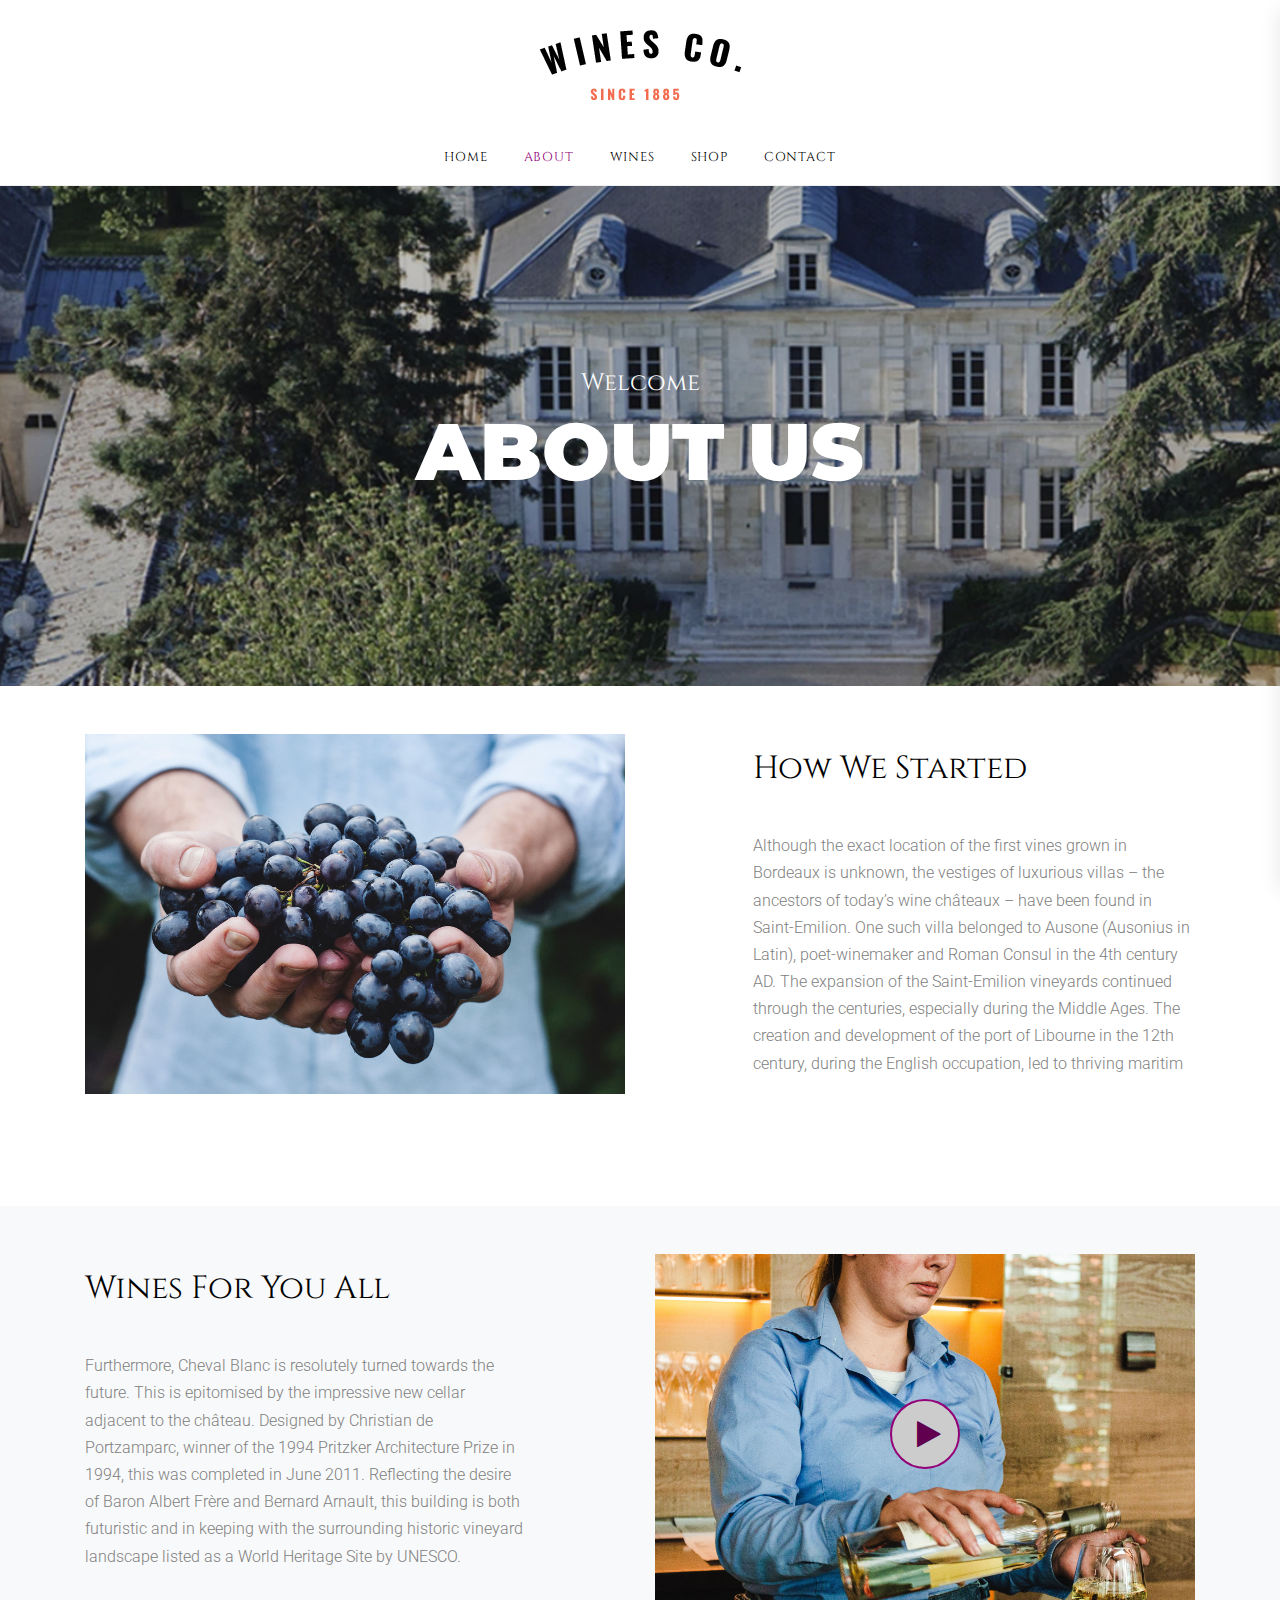
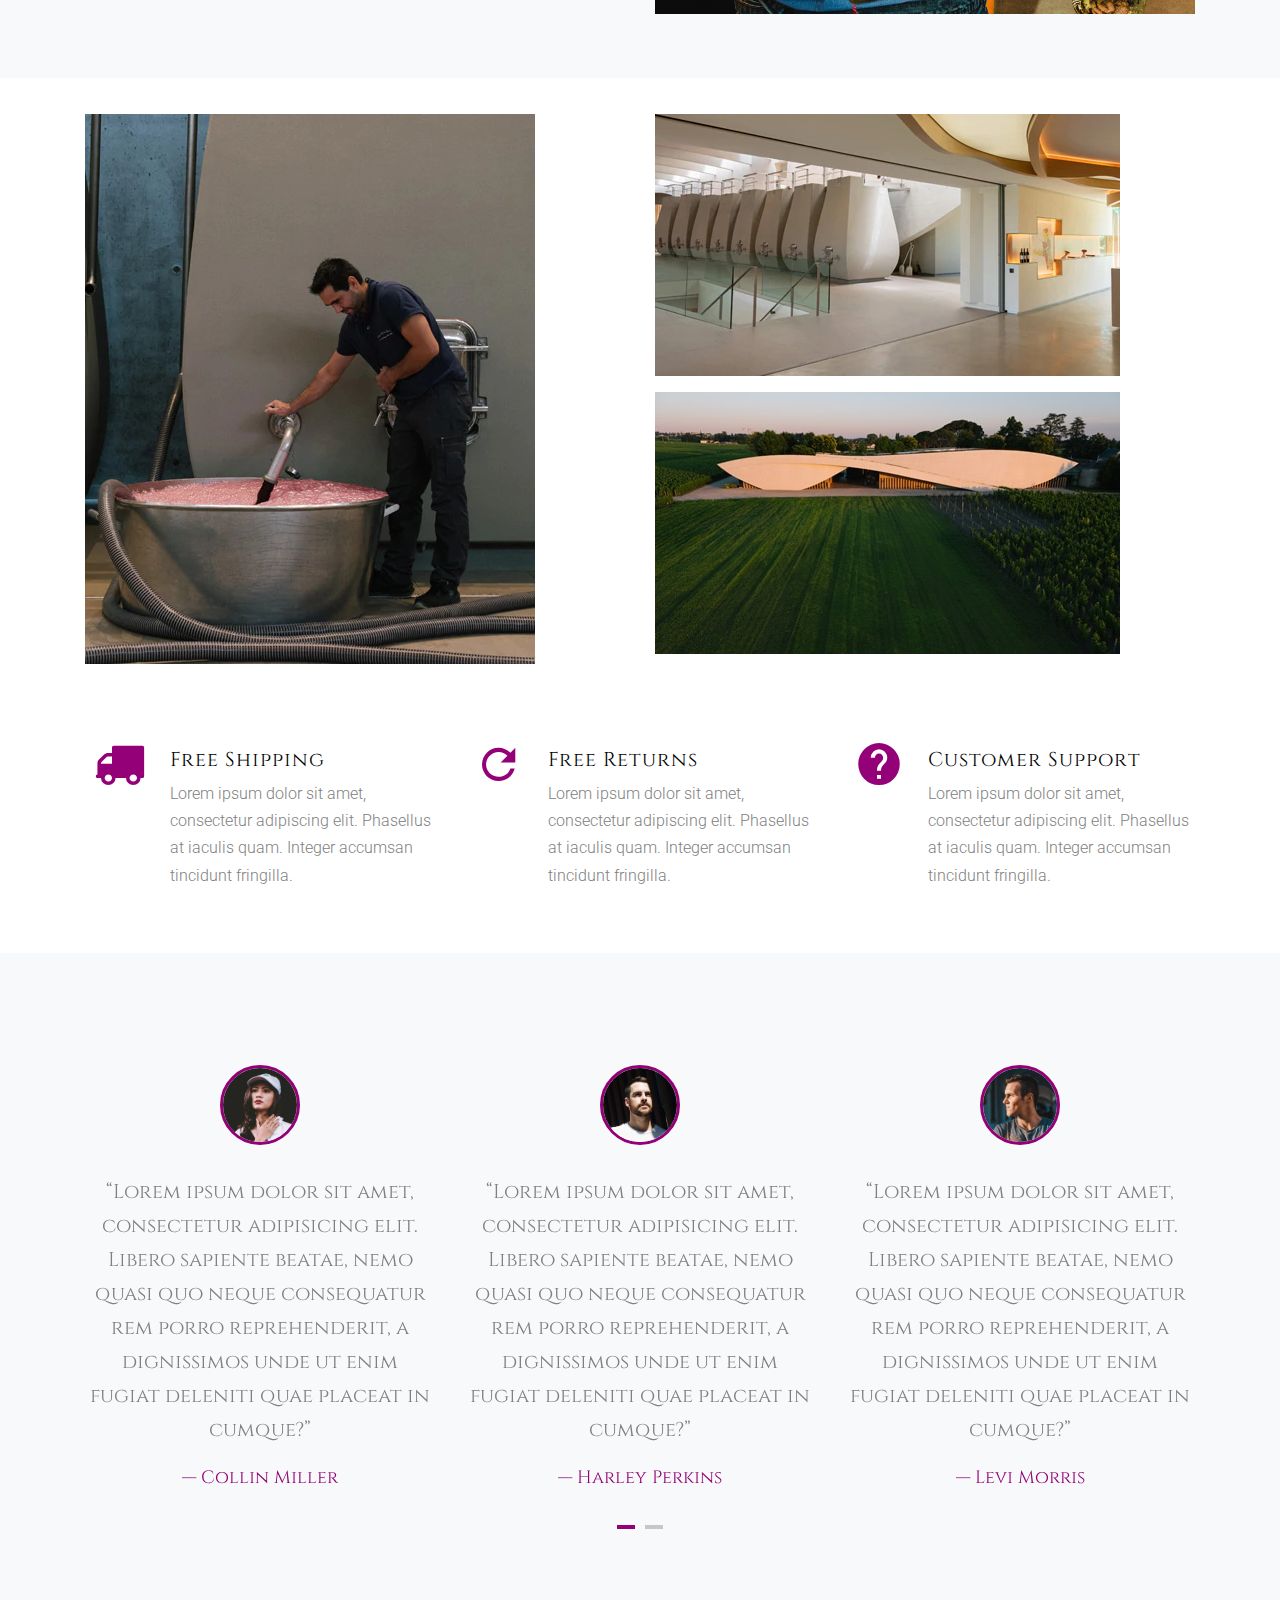
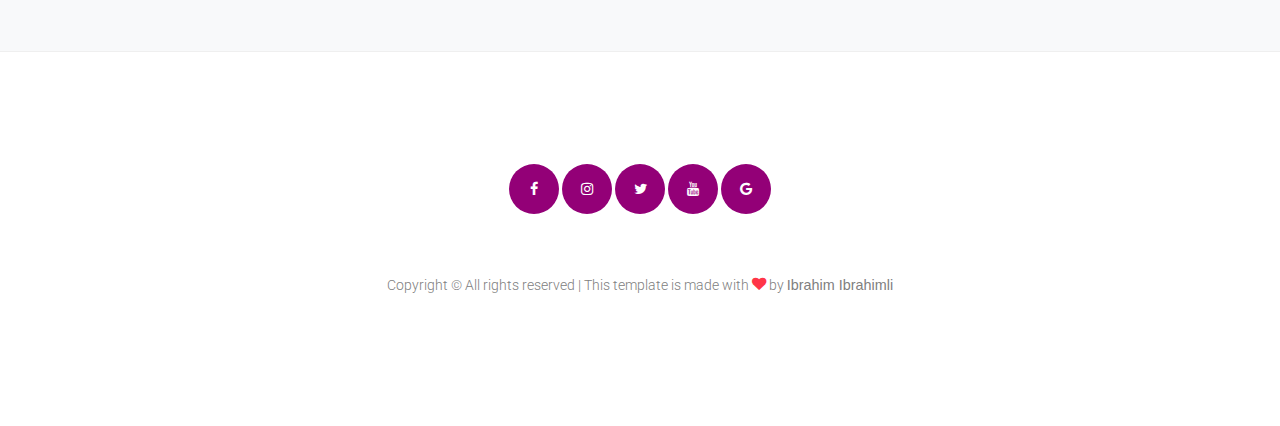
==== commit e2a08f3d: "end-98%" ====
--- a/about.html
+++ b/about.html
@@ -81,7 +81,7 @@
 <nav class="navigation">
 <ul class="menu-site">
   <li class="navigation-item"><a class="navigation-link" href="index.html">Home</a></li>
-  <li class="navigation-item active" ><a class="navigation-link" href="about.html">About</a></li>
+  <li class="navigation-item " ><a class="navigation-link" href="about.html">About</a></li>
   <li class="navigation-item"><a class="navigation-link" href="shop.html">Wines</a></li>
   <li class="navigation-item"><a class="navigation-link" href="shop.html">Shop</a></li>
   <li class="navigation-item"><a class="navigation-link" href="contact.html">Contact</a></li>
@@ -168,17 +168,17 @@
 
 <section class="section-about-img ">
   <div class="container">
-    <div class="row mt-2">
-      <div class="col-lg-6 ">
+    <div class="row ">
+      <div class="col-lg-6 col-md-12 mt-3">
         <img src="images/about-img.jpg" alt="" class="img-fluid">
       </div>
       <div class="col-lg-6">
-        <div class="row mt-3">
-          <div class="col-12 col-md-12">
+        <div class="row ">
+          <div class="col-12 col-md-12 mt-3">
             <img src="images/about-img-1.jpg" alt="" class="img-fluid">
           </div>
         </div>
-        <div class="row mt-4">
+        <div class="row mt-3">
           <div class="col-12">
             <img src="images/about-img-2.jpg" alt="" class="img-fluid">
           </div>
--- a/css/style.css
+++ b/css/style.css
@@ -481,11 +481,9 @@
   background-size: cover;
   background-position: center;
   background-attachment: fixed;
-  
-}
-.hero-2 background-image{
+}
+.hero-2 background-image {
   width: 100%;
-
 }
 .hero-2:before {
   content: "";
@@ -710,7 +708,7 @@
   margin-bottom: 0;
 }
 
-.section-about-img{
+.section-about-img {
   padding-top: 20px;
   padding-bottom: 20px;
 }
@@ -799,12 +797,13 @@
   border-top: 1px solid #930077 !important;
 }
 
-/* .form-control{
-  padding-left: 20px;
-  padding-right: 20px;
+.form-control {
+  padding: 0;
+  /* padding-left: 20px;
+  padding-right: 20px; */
   background: #fff;
-  
-} */
+  margin: 0 !important;
+}
 
 .form-control:hover,
 .form-control:focus,
@@ -954,6 +953,10 @@
   }
 }
 
+.owl-slide-3 .owl-dots .owl-dot.active>span {
+  background: #fff;
+}
+
 /* Checkout.HTML */
 
 .section-checkout {
@@ -1023,26 +1026,26 @@
   border: none;
   border-bottom: 1px solid #ccc;
 }
-.top-search-form .btn{
-border-color: #000;
-padding: 6px 20px;
-border-radius: 20px;
-background: #000;
-margin: 0!important;
-}
-.top-search-form .btn:hover{
+.top-search-form .btn {
+  border-color: #000;
+  padding: 6px 20px;
+  border-radius: 20px;
+  background: #000;
+  margin: 0 !important;
+}
+.top-search-form .btn:hover {
   box-shadow: none;
 }
-.top-search-form .btn span{
+.top-search-form .btn span {
   color: #fff;
   font-size: 14px;
 }
-.meranda-site-navbar{
+.meranda-site-navbar {
   margin-bottom: 0px;
   z-index: 1999;
   width: 100%;
   background: #fff;
-  
+
   font-weight: bold;
   border-bottom: 1px solid #efefef;
 }
@@ -1076,28 +1079,28 @@
   position: relative;
 }
 
-.meranda-site-section{
+.meranda-site-section {
   padding: 2.5em;
 }
 
-.avatar-img{
+.avatar-img {
   flex: 0 0 40px;
 }
 
-.avatar-img img{
+.avatar-img img {
   max-width: 100%;
   border-radius: 50%;
 }
-.post-meta{
-  font-size: .8rem;
-}
-
-.post-meta a{
-  color: #000;
-}
-
-.tags a{
+.post-meta {
+  font-size: 0.8rem;
+}
+
+.post-meta a {
+  color: #000;
+}
+
+.tags a {
   text-decoration: none;
   color: #930077;
   font-size: 13px;
-}+}
